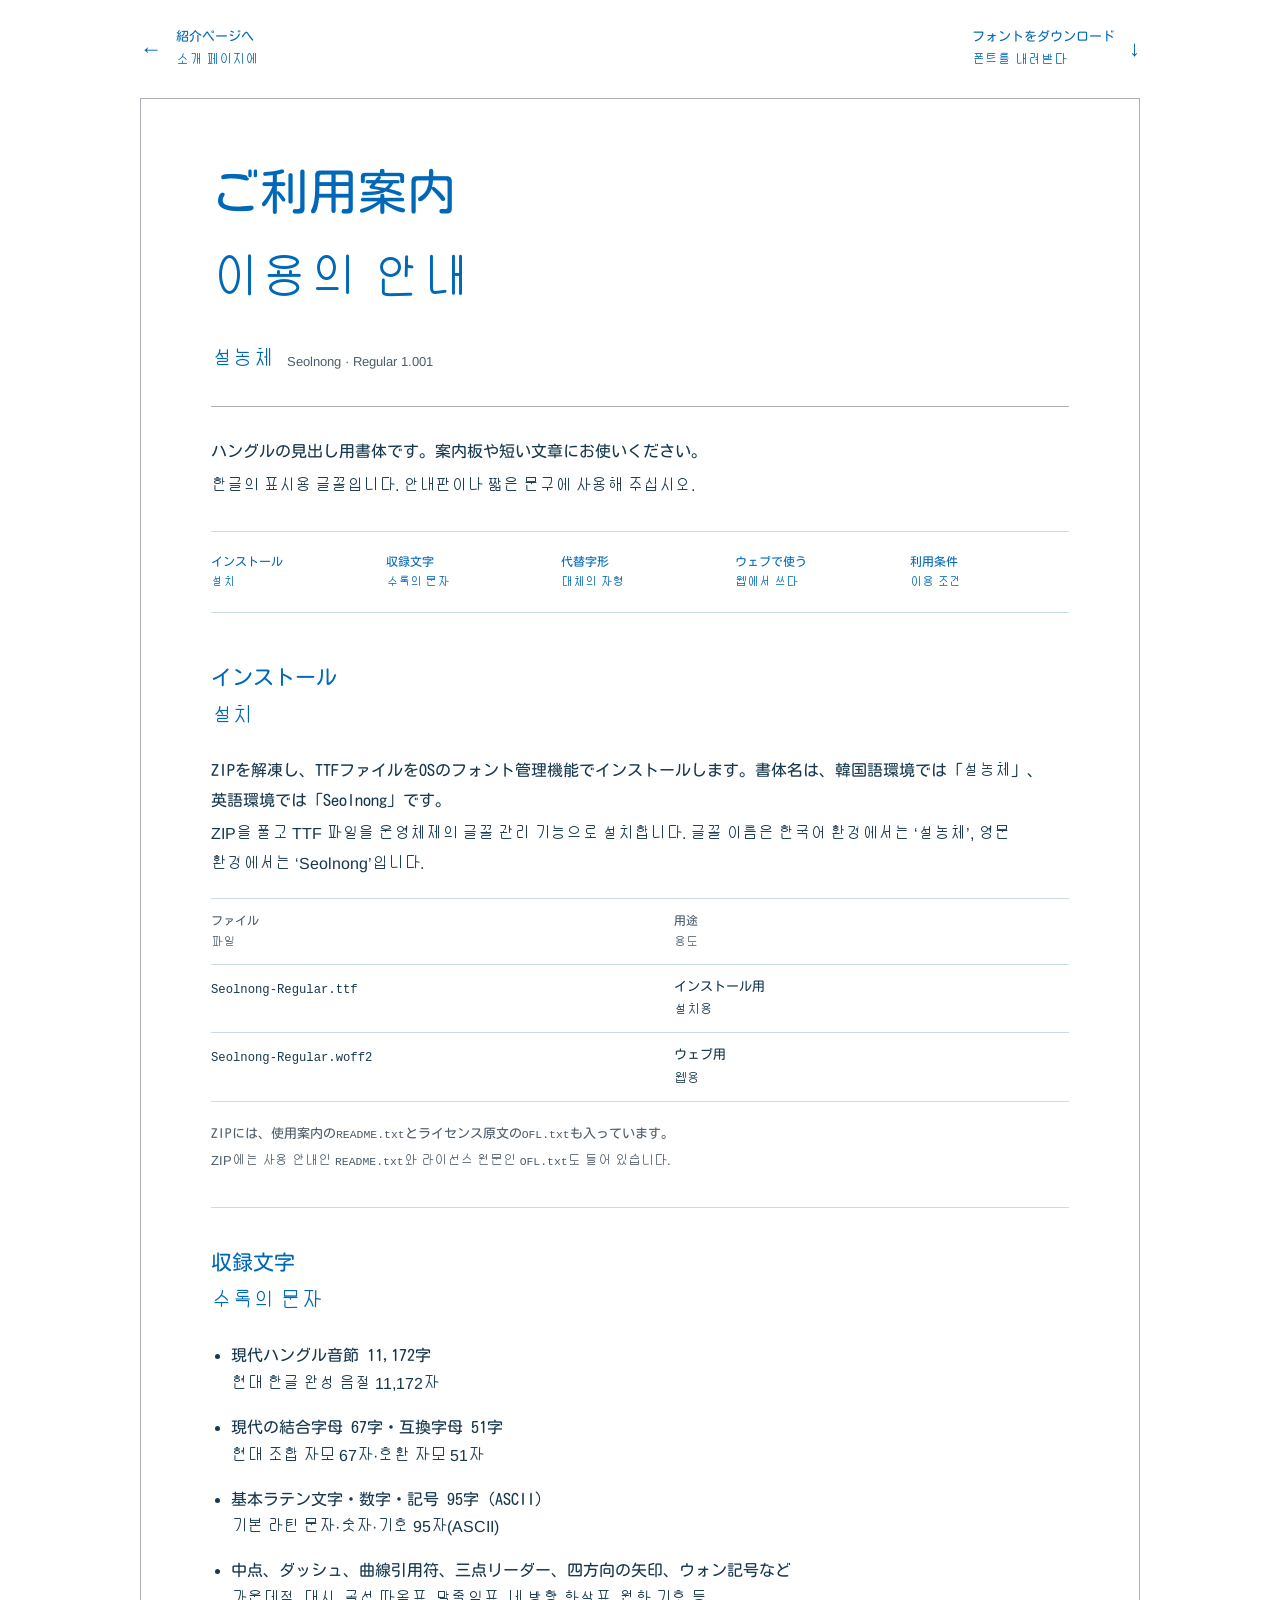
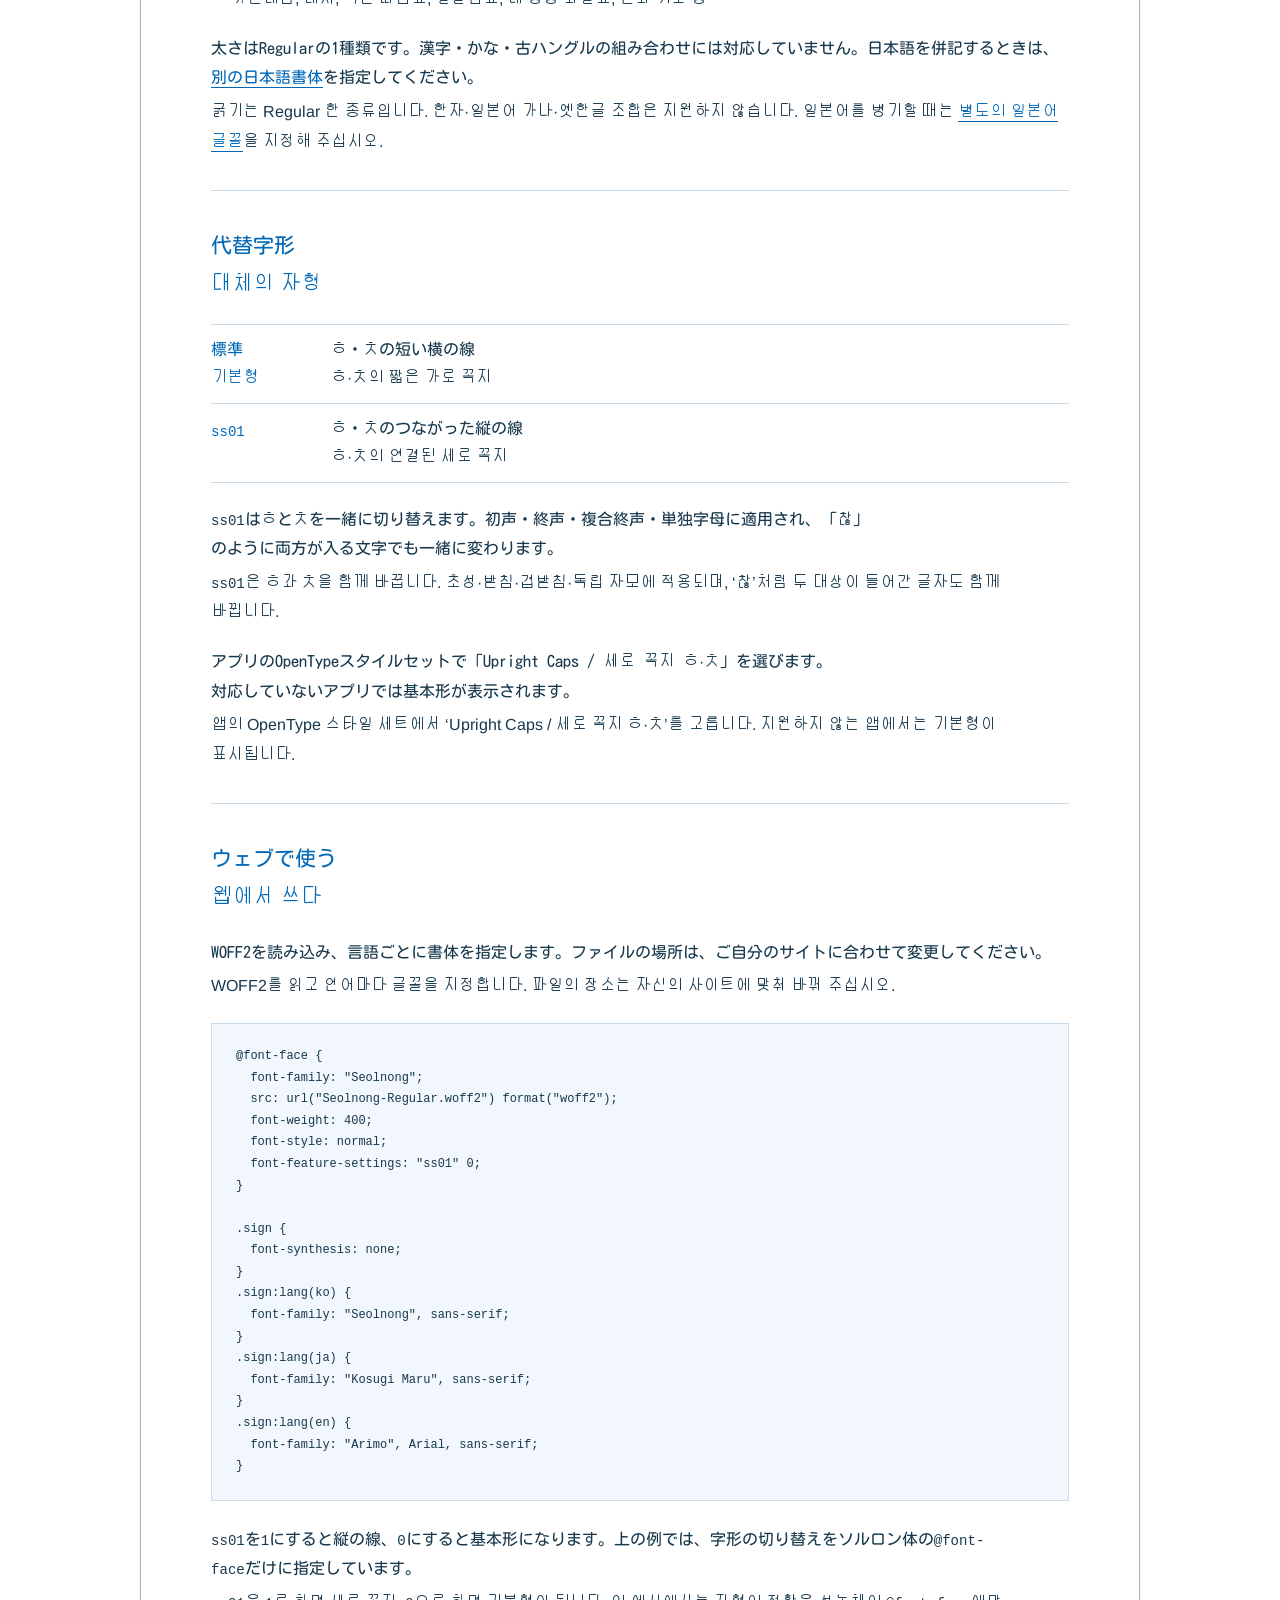
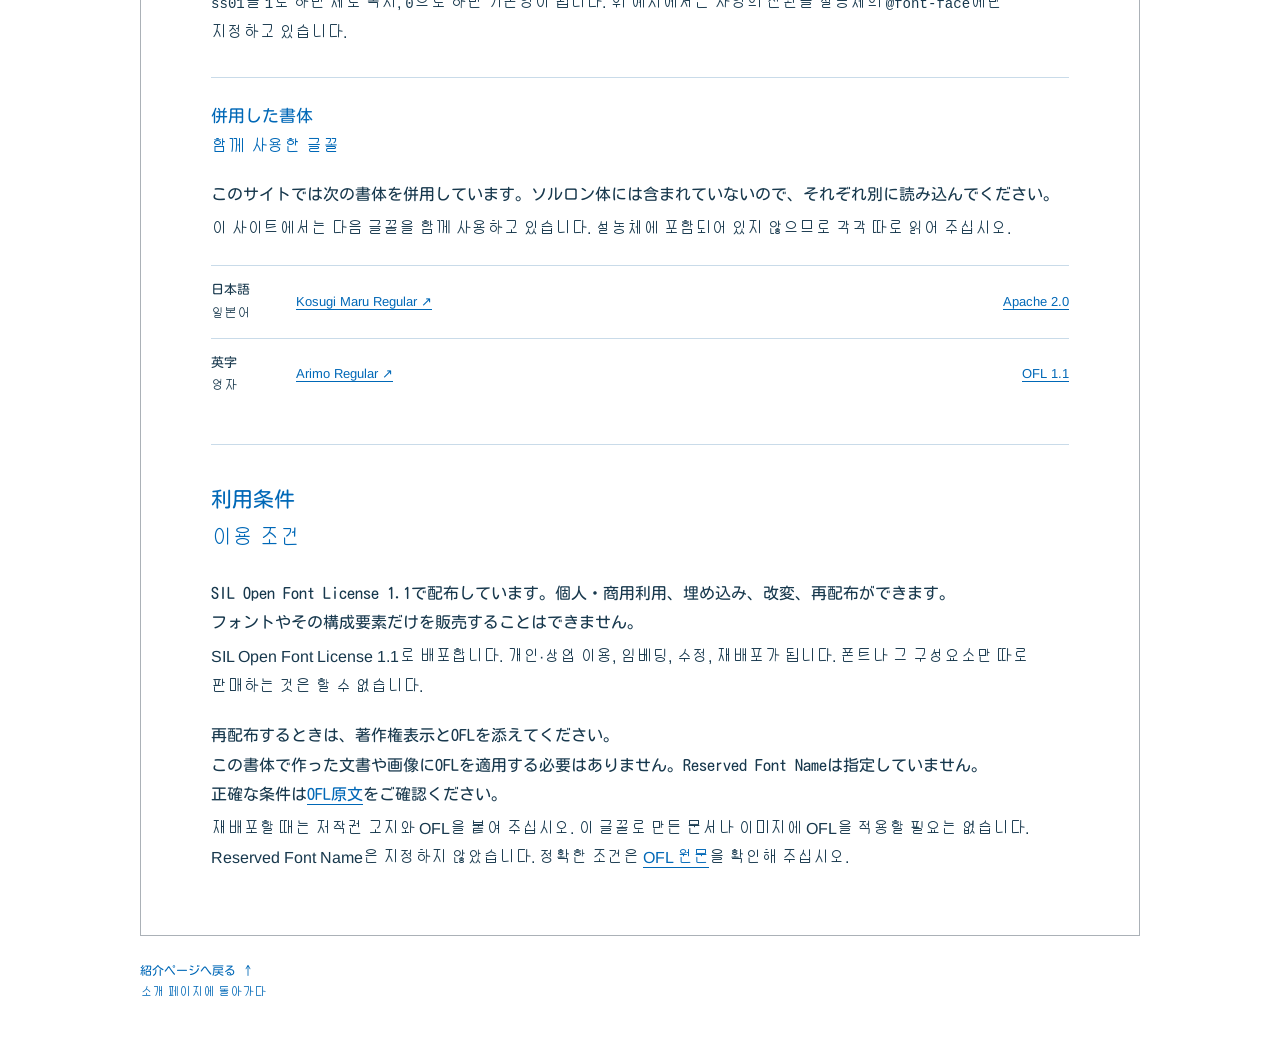
==== guide.html @ 4a97bd10 "Publish Seolnong 1.001" ====
<!doctype html>
<html lang="ko">
<head>
  <meta charset="utf-8">
  <meta name="viewport" content="width=device-width,initial-scale=1">
  <meta name="theme-color" content="#ffffff">
  <title>이용 안내 — 설농체</title>
  <meta name="description" content="설농체의 설치, 지원 문자, 대체 자형, 웹 사용과 이용 조건을 안내합니다.">
  <link rel="icon" href="./favicon.svg?v=seol" type="image/svg+xml">
  <link rel="stylesheet" href="./assets/guide.css">
</head>
<body>
  <a class="skip-link" href="#manual"><span lang="ja">本文へ</span> / <span lang="ko">본문에</span></a>
  <div class="guide-width">
    <nav class="guide-nav" aria-label="페이지 이동">
      <a class="paired-link" href="./index.html"><span aria-hidden="true">←</span><span class="bilingual"><span lang="ja">紹介ページへ</span><span lang="ko">소개 페이지에</span></span></a>
      <a class="paired-link" href="./downloads/Seolnong-1.001.zip" download><span class="bilingual"><span lang="ja">フォントをダウンロード</span><span lang="ko">폰트를 내려받다</span></span><span aria-hidden="true">↓</span></a>
    </nav>

    <main class="manual" id="manual">
      <header class="manual-header">
        <h1 class="bilingual"><span lang="ja">ご利用案内</span><span lang="ko">이용의 안내</span></h1>
        <p class="release-name"><span class="font-name">설농체</span><span lang="en">Seolnong · Regular 1.001</span></p>
      </header>
      <div class="introduction bilingual copy-pair">
        <p lang="ja">ハングルの見出し用書体です。案内板や短い文章にお使いください。</p>
        <p lang="ko">한글의 표시용 글꼴입니다. 안내판이나 짧은 문구에 사용해 주십시오.</p>
      </div>
      <nav class="contents" aria-label="이용 안내 목차">
        <a class="bilingual" href="#install"><span lang="ja">インストール</span><span lang="ko">설치</span></a>
        <a class="bilingual" href="#coverage"><span lang="ja">収録文字</span><span lang="ko">수록의 문자</span></a>
        <a class="bilingual" href="#alternates"><span lang="ja">代替字形</span><span lang="ko">대체의 자형</span></a>
        <a class="bilingual" href="#web"><span lang="ja">ウェブで使う</span><span lang="ko">웹에서 쓰다</span></a>
        <a class="bilingual" href="#license"><span lang="ja">利用条件</span><span lang="ko">이용 조건</span></a>
      </nav>

      <section id="install" aria-labelledby="install-title">
        <h2 class="bilingual" id="install-title"><span lang="ja">インストール</span><span lang="ko">설치</span></h2>
        <div class="bilingual copy-pair">
          <p lang="ja">ZIPを解凍し、TTFファイルをOSのフォント管理機能でインストールします。書体名は、韓国語環境では「설농체」、英語環境では「Seolnong」です。</p>
          <p lang="ko">ZIP을 풀고 TTF 파일을 운영체제의 글꼴 관리 기능으로 설치합니다. 글꼴 이름은 한국어 환경에서는 ‘설농체’, 영문 환경에서는 ‘Seolnong’입니다.</p>
        </div>
        <div class="file-table" id="files">
          <table>
            <caption class="visually-hidden">배포 파일과 용도</caption>
            <thead><tr><th scope="col" class="bilingual"><span lang="ja">ファイル</span><span lang="ko">파일</span></th><th scope="col" class="bilingual"><span lang="ja">用途</span><span lang="ko">용도</span></th></tr></thead>
            <tbody>
              <tr><th scope="row"><code>Seolnong-Regular.ttf</code></th><td class="bilingual"><span lang="ja">インストール用</span><span lang="ko">설치용</span></td></tr>
              <tr><th scope="row"><code>Seolnong-Regular.woff2</code></th><td class="bilingual"><span lang="ja">ウェブ用</span><span lang="ko">웹용</span></td></tr>
            </tbody>
          </table>
        </div>
        <div class="bilingual copy-pair compact-note">
          <p lang="ja">ZIPには、使用案内の<code>README.txt</code>とライセンス原文の<code>OFL.txt</code>も入っています。</p>
          <p lang="ko">ZIP에는 사용 안내인 <code>README.txt</code>와 라이선스 원문인 <code>OFL.txt</code>도 들어 있습니다.</p>
        </div>
      </section>

      <section id="coverage" aria-labelledby="coverage-title">
        <h2 class="bilingual" id="coverage-title"><span lang="ja">収録文字</span><span lang="ko">수록의 문자</span></h2>
        <ul class="coverage-list">
          <li class="bilingual"><span lang="ja">現代ハングル音節 11,172字</span><span lang="ko">현대 한글 완성 음절 11,172자</span></li>
          <li class="bilingual"><span lang="ja">現代の結合字母 67字・互換字母 51字</span><span lang="ko">현대 조합 자모 67자·호환 자모 51자</span></li>
          <li class="bilingual"><span lang="ja">基本ラテン文字・数字・記号 95字（ASCII）</span><span lang="ko">기본 라틴 문자·숫자·기호 95자(ASCII)</span></li>
          <li class="bilingual"><span lang="ja">中点、ダッシュ、曲線引用符、三点リーダー、四方向の矢印、ウォン記号など</span><span lang="ko">가운데점, 대시, 곡선 따옴표, 말줄임표, 네 방향 화살표, 원화 기호 등</span></li>
        </ul>
        <div class="bilingual copy-pair">
          <p lang="ja">太さはRegularの1種類です。漢字・かな・古ハングルの組み合わせには対応していません。日本語を併記するときは、<a href="#companions">別の日本語書体</a>を指定してください。</p>
          <p lang="ko">굵기는 Regular 한 종류입니다. 한자·일본어 가나·옛한글 조합은 지원하지 않습니다. 일본어를 병기할 때는 <a href="#companions">별도의 일본어 글꼴</a>을 지정해 주십시오.</p>
        </div>
      </section>

      <section id="alternates" aria-labelledby="alternates-title">
        <h2 class="bilingual" id="alternates-title"><span lang="ja">代替字形</span><span lang="ko">대체의 자형</span></h2>
        <dl class="feature-list">
          <div><dt class="bilingual"><span lang="ja">標準</span><span lang="ko">기본형</span></dt><dd class="bilingual"><span lang="ja">ㅎ・ㅊの短い横の線</span><span lang="ko">ㅎ·ㅊ의 짧은 가로 꼭지</span></dd></div>
          <div><dt><code>ss01</code></dt><dd class="bilingual"><span lang="ja">ㅎ・ㅊのつながった縦の線</span><span lang="ko">ㅎ·ㅊ의 연결된 세로 꼭지</span></dd></div>
        </dl>
        <div class="bilingual copy-pair">
          <p lang="ja"><code>ss01</code>はㅎとㅊを一緒に切り替えます。初声・終声・複合終声・単独字母に適用され、「찮」のように両方が入る文字でも一緒に変わります。</p>
          <p lang="ko"><code>ss01</code>은 ㅎ과 ㅊ을 함께 바꿉니다. 초성·받침·겹받침·독립 자모에 적용되며, ‘찮’처럼 두 대상이 들어간 글자도 함께 바뀝니다.</p>
        </div>
        <div class="bilingual copy-pair">
          <p lang="ja">アプリのOpenTypeスタイルセットで「Upright Caps / 세로 꼭지 ㅎ·ㅊ」を選びます。対応していないアプリでは基本形が表示されます。</p>
          <p lang="ko">앱의 OpenType 스타일 세트에서 ‘Upright Caps / 세로 꼭지 ㅎ·ㅊ’를 고릅니다. 지원하지 않는 앱에서는 기본형이 표시됩니다.</p>
        </div>
      </section>

      <section id="web" aria-labelledby="web-title">
        <h2 class="bilingual" id="web-title"><span lang="ja">ウェブで使う</span><span lang="ko">웹에서 쓰다</span></h2>
        <div class="bilingual copy-pair">
          <p lang="ja">WOFF2を読み込み、言語ごとに書体を指定します。ファイルの場所は、ご自分のサイトに合わせて変更してください。</p>
          <p lang="ko">WOFF2를 읽고 언어마다 글꼴을 지정합니다. 파일의 장소는 자신의 사이트에 맞춰 바꿔 주십시오.</p>
        </div>
        <pre tabindex="0" aria-label="설농체를 불러오고 언어별 글꼴을 지정하는 CSS"><code>@font-face {
  font-family: "Seolnong";
  src: url("Seolnong-Regular.woff2") format("woff2");
  font-weight: 400;
  font-style: normal;
  font-feature-settings: "ss01" 0;
}

.sign {
  font-synthesis: none;
}
.sign:lang(ko) {
  font-family: "Seolnong", sans-serif;
}
.sign:lang(ja) {
  font-family: "Kosugi Maru", sans-serif;
}
.sign:lang(en) {
  font-family: "Arimo", Arial, sans-serif;
}</code></pre>
        <div class="bilingual copy-pair">
          <p lang="ja"><code>ss01</code>を<code>1</code>にすると縦の線、<code>0</code>にすると基本形になります。上の例では、字形の切り替えをソルロン体の<code>@font-face</code>だけに指定しています。</p>
          <p lang="ko"><code>ss01</code>을 <code>1</code>로 하면 세로 꼭지, <code>0</code>으로 하면 기본형이 됩니다. 위 예시에서는 자형의 전환을 설농체의 <code>@font-face</code>에만 지정하고 있습니다.</p>
        </div>
        <aside class="companions" id="companions" aria-labelledby="companions-title">
          <h3 class="bilingual" id="companions-title"><span lang="ja">併用した書体</span><span lang="ko">함께 사용한 글꼴</span></h3>
          <div class="bilingual copy-pair">
            <p lang="ja">このサイトでは次の書体を併用しています。ソルロン体には含まれていないので、それぞれ別に読み込んでください。</p>
            <p lang="ko">이 사이트에서는 다음 글꼴을 함께 사용하고 있습니다. 설농체에 포함되어 있지 않으므로 각각 따로 읽어 주십시오.</p>
          </div>
          <ul class="companion-list">
            <li><span class="bilingual"><span lang="ja">日本語</span><span lang="ko">일본어</span></span><a href="https://github.com/googlefonts/kosugi-maru" target="_blank" rel="noopener noreferrer" lang="en">Kosugi Maru Regular ↗</a><a href="./licenses/KosugiMaru-Apache-2.0.txt" target="_blank" rel="noopener" lang="en">Apache 2.0</a></li>
            <li><span class="bilingual"><span lang="ja">英字</span><span lang="ko">영자</span></span><a href="https://github.com/googlefonts/arimo" target="_blank" rel="noopener noreferrer" lang="en">Arimo Regular ↗</a><a href="./licenses/Arimo-OFL.txt" target="_blank" rel="noopener" lang="en">OFL 1.1</a></li>
          </ul>
        </aside>
      </section>

      <section id="license" aria-labelledby="license-title">
        <h2 class="bilingual" id="license-title"><span lang="ja">利用条件</span><span lang="ko">이용 조건</span></h2>
        <div class="bilingual copy-pair">
          <p lang="ja">SIL Open Font License 1.1で配布しています。個人・商用利用、埋め込み、改変、再配布ができます。フォントやその構成要素だけを販売することはできません。</p>
          <p lang="ko">SIL Open Font License 1.1로 배포합니다. 개인·상업 이용, 임베딩, 수정, 재배포가 됩니다. 폰트나 그 구성요소만 따로 판매하는 것은 할 수 없습니다.</p>
        </div>
        <div class="bilingual copy-pair">
          <p lang="ja">再配布するときは、著作権表示とOFLを添えてください。この書体で作った文書や画像にOFLを適用する必要はありません。Reserved Font Nameは指定していません。正確な条件は<a href="./OFL.txt" target="_blank" rel="noopener">OFL原文</a>をご確認ください。</p>
          <p lang="ko">재배포할 때는 저작권 고지와 OFL을 붙여 주십시오. 이 글꼴로 만든 문서나 이미지에 OFL을 적용할 필요는 없습니다. Reserved Font Name은 지정하지 않았습니다. 정확한 조건은 <a href="./OFL.txt" target="_blank" rel="noopener">OFL 원문</a>을 확인해 주십시오.</p>
        </div>
      </section>

    </main>
    <footer class="guide-footer">
      <a class="bilingual" href="./index.html"><span lang="ja">紹介ページへ戻る ↑</span><span lang="ko">소개 페이지에 돌아가다</span></a>
    </footer>
  </div>
</body>
</html>
---- assets/guide.css ----
@font-face {
  font-family: "Guide Seolnong";
  src: url("../fonts/Seolnong-Regular.woff2") format("woff2");
  font-weight: 400;
  font-style: normal;
  font-display: swap;
  unicode-range: U+1100-11FF,U+3130-318F,U+AC00-D7A3;
}

@font-face {
  font-family: "Guide Kosugi Maru";
  src: url("./fonts/KosugiMaru-Regular.woff2") format("woff2");
  font-weight: 400;
  font-style: normal;
  font-display: swap;
}

@font-face {
  font-family: "Guide Arimo";
  src: url("./fonts/Arimo-Regular.woff2") format("woff2");
  font-weight: 400;
  font-style: normal;
  font-display: swap;
}

:root {
  color-scheme: light;
  --paper: #ffffff;
  --sheet: #ffffff;
  --blue: #0068b7;
  --ink: #17384d;
  --muted: #4c5d6b;
  --metal: #abb1b7;
  --rule: #c9dbe9;
  --body: "Guide Seolnong", "Guide Arimo", "Guide Kosugi Maru", sans-serif;
  --japanese: "Guide Seolnong", "Guide Kosugi Maru", "Guide Arimo", sans-serif;
  --korean: "Guide Seolnong", "Guide Arimo", "Guide Kosugi Maru", sans-serif;
}

* { box-sizing: border-box; }
html { scroll-padding-top: 25px; }
body {
  margin: 0;
  background: var(--paper);
  color: var(--ink);
  font: 16px/1.9 var(--body);
  font-synthesis: none;
  -webkit-font-smoothing: antialiased;
}
a { color: var(--blue); text-underline-offset: .25em; }
a:hover { text-decoration-thickness: 2px; }
:focus-visible { outline: 2px solid var(--blue); outline-offset: 5px; }
::selection { background: #d9ecfb; color: #004b85; }
p, h1, h2, h3, dl { margin: 0; }
h1, h2, h3 { font-weight: 400; }
code, pre { font-family: ui-monospace, SFMono-Regular, Consolas, "Liberation Mono", monospace; }
code { font-size: .88em; overflow-wrap: anywhere; }
p + p { margin-top: 1em; }
.guide-width { width: min(100% - 48px, 1000px); margin-inline: auto; }
.bilingual { font-weight: 400; font-synthesis: none; }
.bilingual > span { display: block; font-size: 1em; line-height: 1.55; }
.bilingual > [lang="ja"] { font-family: var(--japanese); }
.bilingual > [lang="ko"] { font-family: var(--korean); margin-top: .25em; }
[lang="en"] { font-family: "Guide Arimo", Arial, sans-serif; }
.copy-pair > p { line-height: 1.85; }
.copy-pair > p + p { margin-top: .5em; }
.copy-pair + .copy-pair { margin-top: 20px; }
.compact-note { font-size: 13px; color: var(--muted); }
.visually-hidden { position: absolute; width: 1px; height: 1px; overflow: hidden; clip: rect(0,0,0,0); white-space: nowrap; }
.skip-link { position: absolute; left: 20px; top: -100px; padding: 8px 16px; background: var(--blue); color: white; z-index: 2; }
.skip-link:focus { top: 12px; }

.guide-nav { display: flex; justify-content: space-between; gap: 24px; padding-block: 27px; }
.paired-link { display: inline-flex; align-items: center; gap: 14px; font-size: 13px; text-decoration: none; }
.paired-link > span[aria-hidden] { font-size: 22px; }
.paired-link:hover .bilingual { text-decoration: underline; text-decoration-thickness: 1px; }
.manual { border: 1px solid var(--metal); background: var(--sheet); padding: 55px 70px 62px; }
.manual-header { padding-bottom: 32px; border-bottom: 1px solid var(--metal); }
.manual-header h1 { font-size: clamp(32px, 5vw, 49px); color: var(--blue); }
.release-name { display: flex; flex-wrap: wrap; align-items: baseline; gap: 6px 13px; margin-top: 25px; font-size: 13px; color: var(--muted); }
.release-name .font-name { font: 21px/1.5 var(--korean); color: var(--blue); }
.release-name time { margin-left: auto; font-size: 12px; }
.introduction { padding-top: 30px; }
.manual p, .manual li, .manual dd { word-break: keep-all; overflow-wrap: anywhere; }
.contents { display: grid; grid-template-columns: repeat(5, 1fr); gap: 12px 16px; border-block: 1px solid var(--rule); margin-block: 30px 10px; padding-block: 20px; font-size: 12px; }
.contents a { width: fit-content; text-decoration: none; }
.contents a:hover { text-decoration: underline; }
.manual section { padding-top: 39px; }
.manual section + section { margin-top: 34px; border-top: 1px solid var(--rule); }
.manual h2 { font-size: 21px; color: var(--blue); margin-bottom: 24px; }
.manual h3 { font-size: 17px; color: var(--blue); margin-bottom: 20px; }
.manual ul { padding-left: 1.25em; margin-block: 0 22px; }
.manual li + li { margin-top: 5px; }
.manual .coverage-list li + li { margin-top: 16px; }
.manual a { overflow-wrap: anywhere; }

.file-table { margin-block: 20px; }
table { width: 100%; border-collapse: collapse; font-size: 13px; text-align: left; }
th, td { vertical-align: top; padding: 12px 0; border-bottom: 1px solid var(--rule); font-weight: 400; }
th:first-child { width: 54%; padding-right: 20px; }
thead th { font-size: 12px; color: var(--muted); border-top: 1px solid var(--rule); }
table code { font-size: .94em; word-break: normal; }
.site-note { margin-top: 23px; padding: 18px 0 18px 20px; border-left: 2px solid var(--metal); color: var(--muted); font-size: 14px; }
.site-note p + p { margin-top: .7em; }
.feature-list { margin-bottom: 22px; border-block: 1px solid var(--rule); }
.feature-list > div { display: grid; grid-template-columns: 100px 1fr; gap: 20px; padding: 12px 0; }
.feature-list > div + div { border-top: 1px solid var(--rule); }
.feature-list dt { color: var(--blue); }
.feature-list dd { margin: 0; }
pre { margin: 0 0 24px; padding: 22px 24px; border: 1px solid var(--rule); background: #f1f7fc; font-size: 12px; line-height: 1.8; overflow-x: auto; tab-size: 2; }
pre code { font-size: inherit; overflow-wrap: normal; }
.copy-pair + pre { margin-top: 22px; }
.companions { margin-top: 30px; padding-top: 25px; border-top: 1px solid var(--rule); }
.companion-list { list-style: none; padding: 0 !important; margin: 22px 0 0 !important; font-size: 13px; }
.companion-list li { display: grid; grid-template-columns: 70px 1fr auto; align-items: center; gap: 15px; padding: 14px 0; border-top: 1px solid var(--rule); }
.companion-list li + li { margin-top: 0; }
.companion-list a { width: fit-content; }
.guide-footer { display: flex; justify-content: space-between; align-items: flex-start; gap: 25px; padding-block: 25px 40px; font-size: 11px; color: var(--muted); }
.guide-footer > a { font-size: 12px; text-decoration: none; }
.guide-footer > a:hover { text-decoration: underline; }

@media (max-width: 760px) {
  body { font-size: 15px; }
  .guide-width { width: calc(100% - 32px); }
  .guide-nav { padding-block: 20px; gap: 16px; }
  .paired-link { font-size: 11px; gap: 9px; }
  .paired-link > span[aria-hidden] { font-size: 19px; }
  .manual { padding: 30px 22px 35px; }
  .manual-header { padding-bottom: 25px; }
  .manual-header h1 { font-size: 35px; }
  .release-name { font-size: 11px; margin-top: 21px; }
  .release-name .font-name { font-size: 19px; }
  .release-name time { width: 100%; margin-left: 0; font-size: 10px; }
  .introduction { padding-top: 24px; }
  .contents { grid-template-columns: repeat(2, 1fr); font-size: 12px; gap: 9px 15px; margin-top: 25px; }
  .manual section { padding-top: 30px; }
  .manual section + section { margin-top: 28px; }
  .manual h2 { font-size: 19px; margin-bottom: 20px; }
  .manual h3 { font-size: 16px; margin-bottom: 18px; }
  .compact-note { font-size: 12px; }
  th, td { font-size: 12px; }
  th:first-child { width: 54%; padding-right: 13px; }
  .site-note { font-size: 13px; padding-left: 15px; }
  .feature-list > div { grid-template-columns: 68px 1fr; gap: 12px; }
  .companion-list li { grid-template-columns: 58px 1fr; gap: 8px 12px; }
  .companion-list li > a:last-child { grid-column: 2; }
  pre { font-size: 11px; padding: 17px; }
  .guide-footer { flex-direction: column; gap: 17px; font-size: 10px; padding-block: 22px 30px; }
  .guide-footer > a { font-size: 11px; }
}

@media print {
  body, .manual { background: white; color: black; }
  .guide-width { width: 100%; max-width: none; }
  .guide-nav, .contents, .skip-link, .guide-footer > a { display: none; }
  .manual { padding: 0; border: 0; }
  .manual-header h1 { font-size: 30px; }
  .manual h2 { break-after: avoid; }
  pre, tr, .feature-list > div { break-inside: avoid; }
  pre { white-space: pre-wrap; overflow-wrap: anywhere; }
}
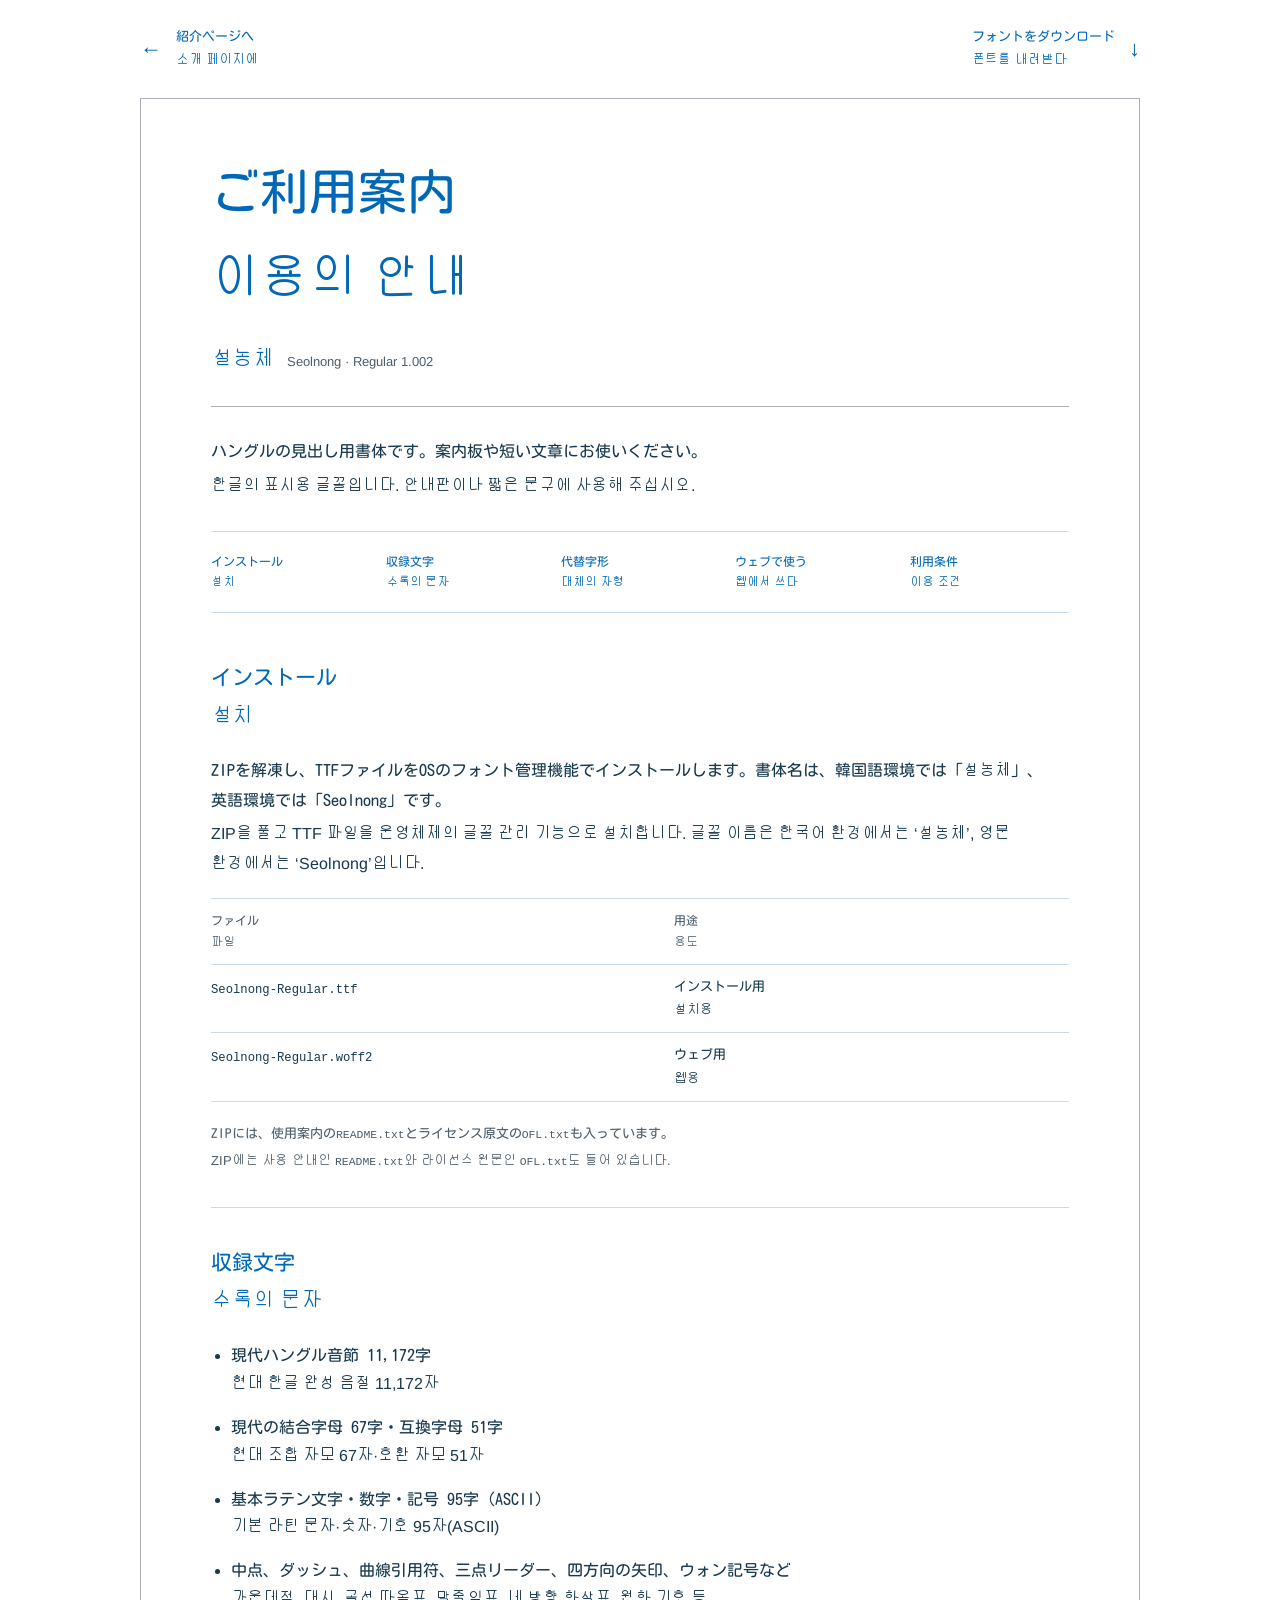
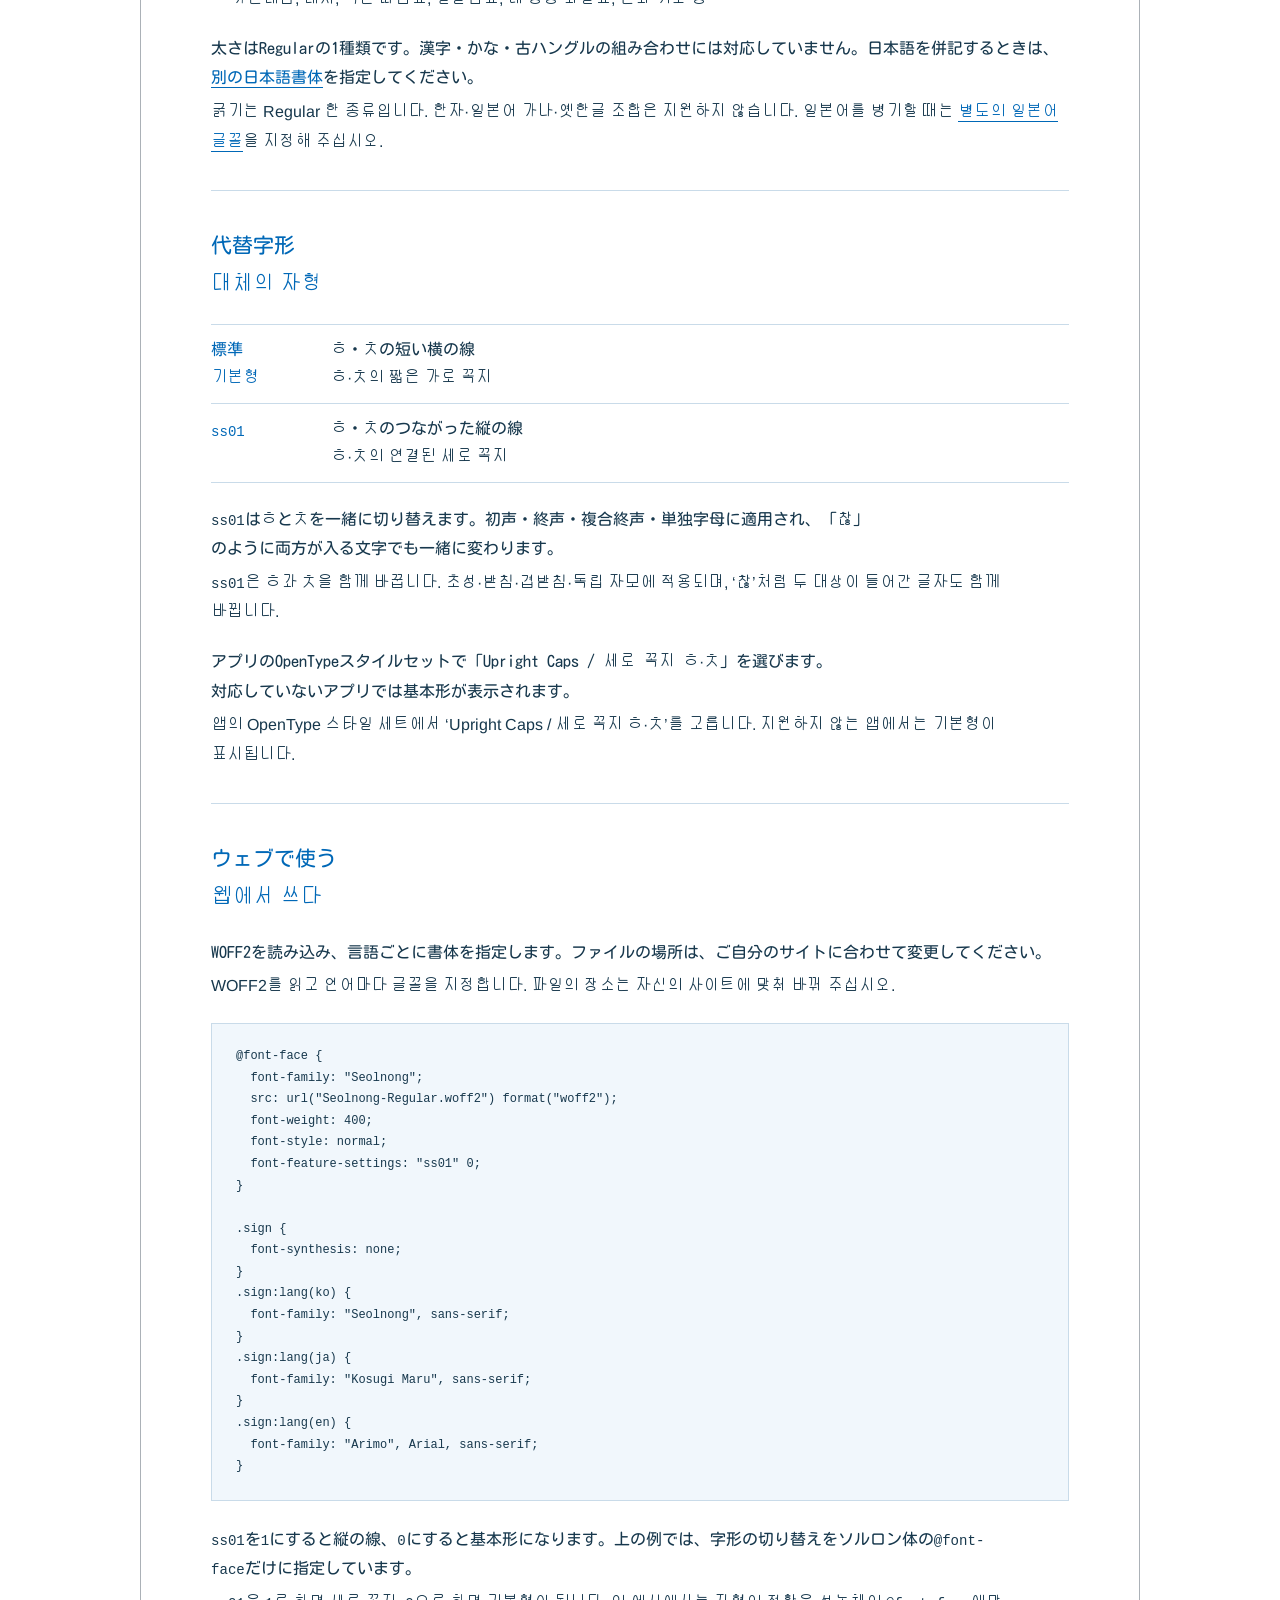
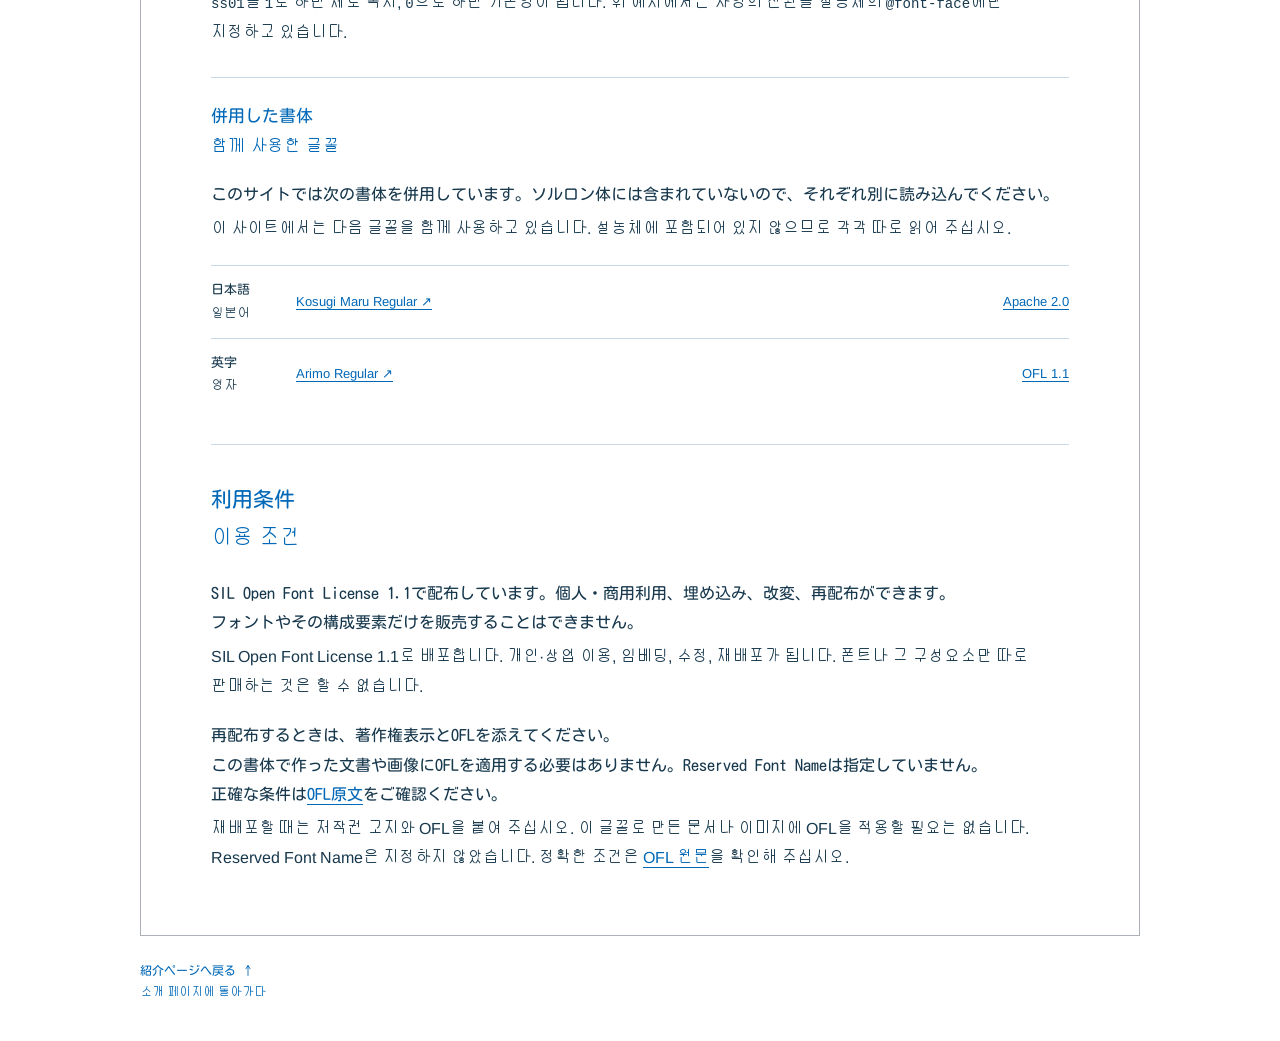
==== commit fc521a85: "Release Seolnong 1.002" ====
--- a/guide.html
+++ b/guide.html
@@ -7,20 +7,20 @@
   <title>이용 안내 — 설농체</title>
   <meta name="description" content="설농체의 설치, 지원 문자, 대체 자형, 웹 사용과 이용 조건을 안내합니다.">
   <link rel="icon" href="./favicon.svg?v=seol" type="image/svg+xml">
-  <link rel="stylesheet" href="./assets/guide.css">
+  <link rel="stylesheet" href="./assets/guide.css?v=1.002">
 </head>
 <body>
   <a class="skip-link" href="#manual"><span lang="ja">本文へ</span> / <span lang="ko">본문에</span></a>
   <div class="guide-width">
     <nav class="guide-nav" aria-label="페이지 이동">
       <a class="paired-link" href="./index.html"><span aria-hidden="true">←</span><span class="bilingual"><span lang="ja">紹介ページへ</span><span lang="ko">소개 페이지에</span></span></a>
-      <a class="paired-link" href="./downloads/Seolnong-1.001.zip" download><span class="bilingual"><span lang="ja">フォントをダウンロード</span><span lang="ko">폰트를 내려받다</span></span><span aria-hidden="true">↓</span></a>
+      <a class="paired-link" href="./downloads/Seolnong-1.002.zip" download><span class="bilingual"><span lang="ja">フォントをダウンロード</span><span lang="ko">폰트를 내려받다</span></span><span aria-hidden="true">↓</span></a>
     </nav>
 
     <main class="manual" id="manual">
       <header class="manual-header">
         <h1 class="bilingual"><span lang="ja">ご利用案内</span><span lang="ko">이용의 안내</span></h1>
-        <p class="release-name"><span class="font-name">설농체</span><span lang="en">Seolnong · Regular 1.001</span></p>
+        <p class="release-name"><span class="font-name">설농체</span><span lang="en">Seolnong · Regular 1.002</span></p>
       </header>
       <div class="introduction bilingual copy-pair">
         <p lang="ja">ハングルの見出し用書体です。案内板や短い文章にお使いください。</p>
--- a/assets/guide.css
+++ b/assets/guide.css
@@ -1,6 +1,6 @@
 @font-face {
   font-family: "Guide Seolnong";
-  src: url("../fonts/Seolnong-Regular.woff2") format("woff2");
+  src: url("../fonts/Seolnong-Regular.woff2?v=1.002") format("woff2");
   font-weight: 400;
   font-style: normal;
   font-display: swap;
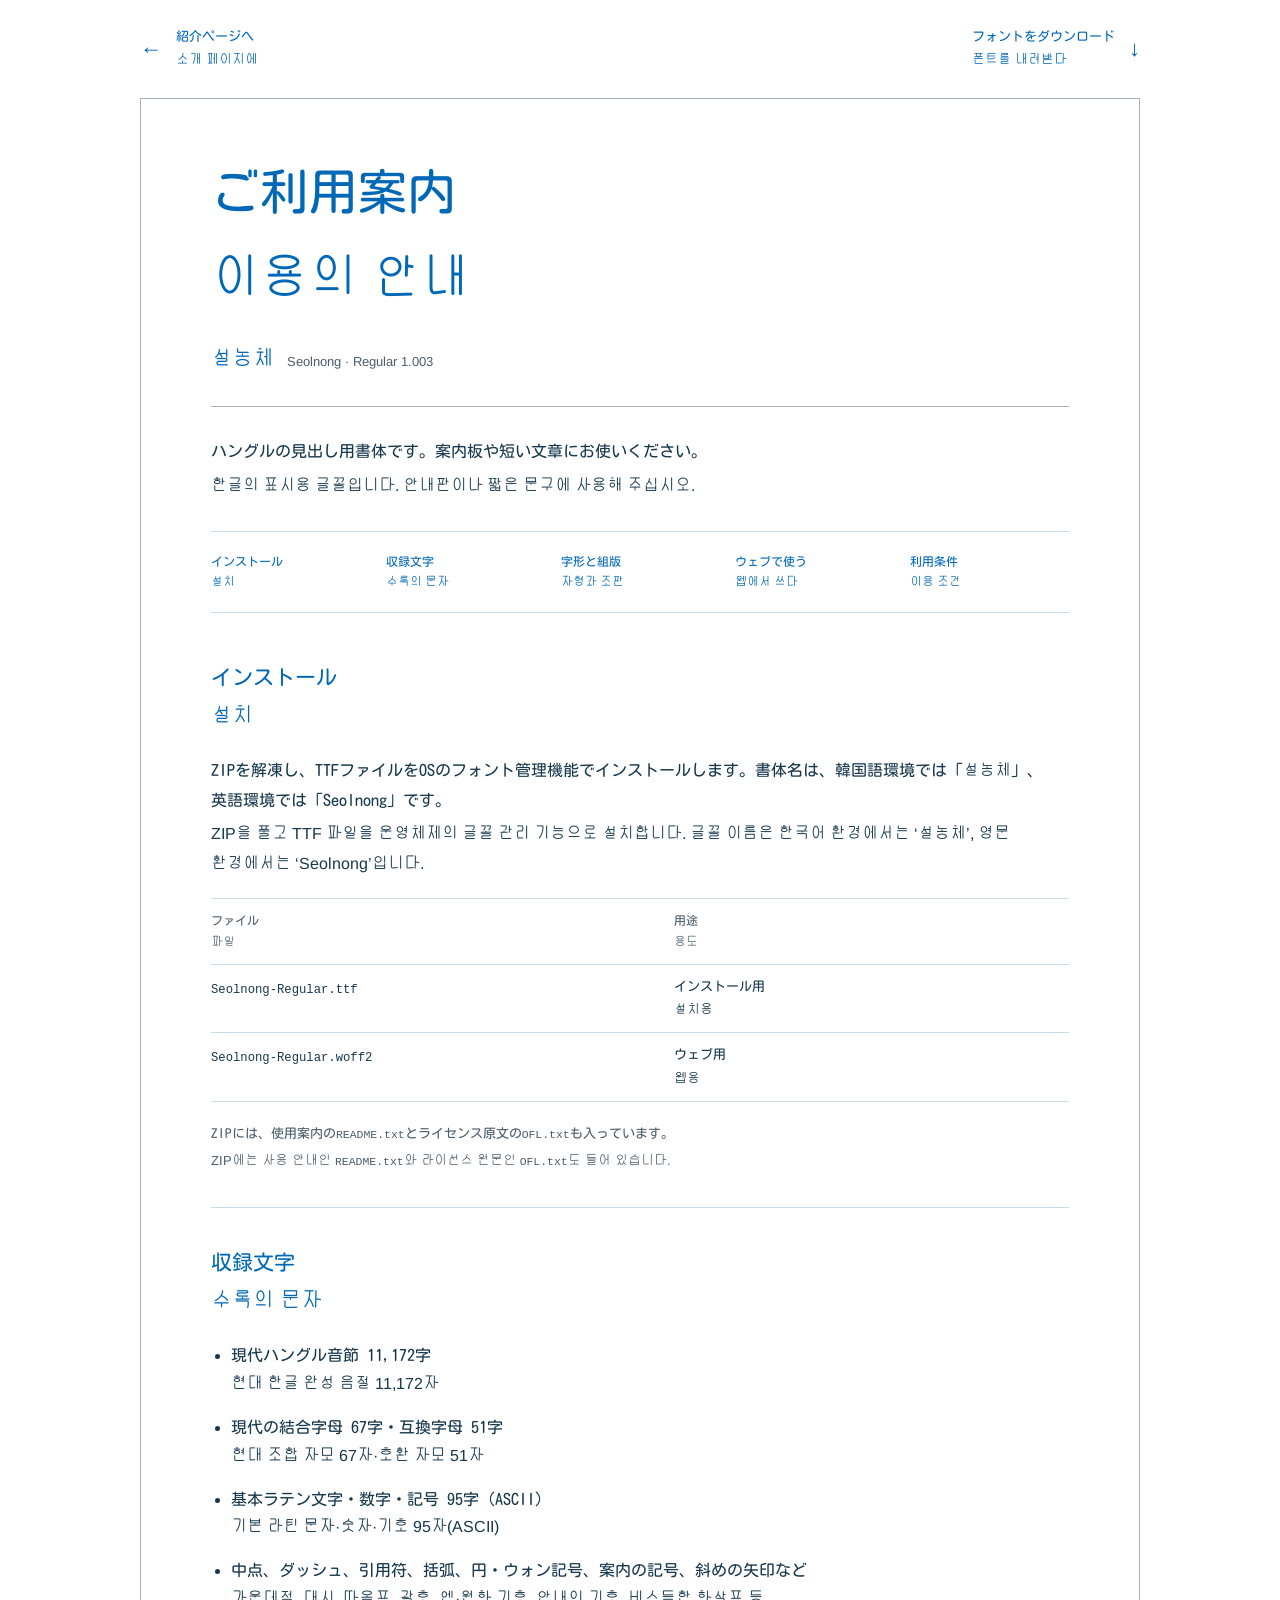
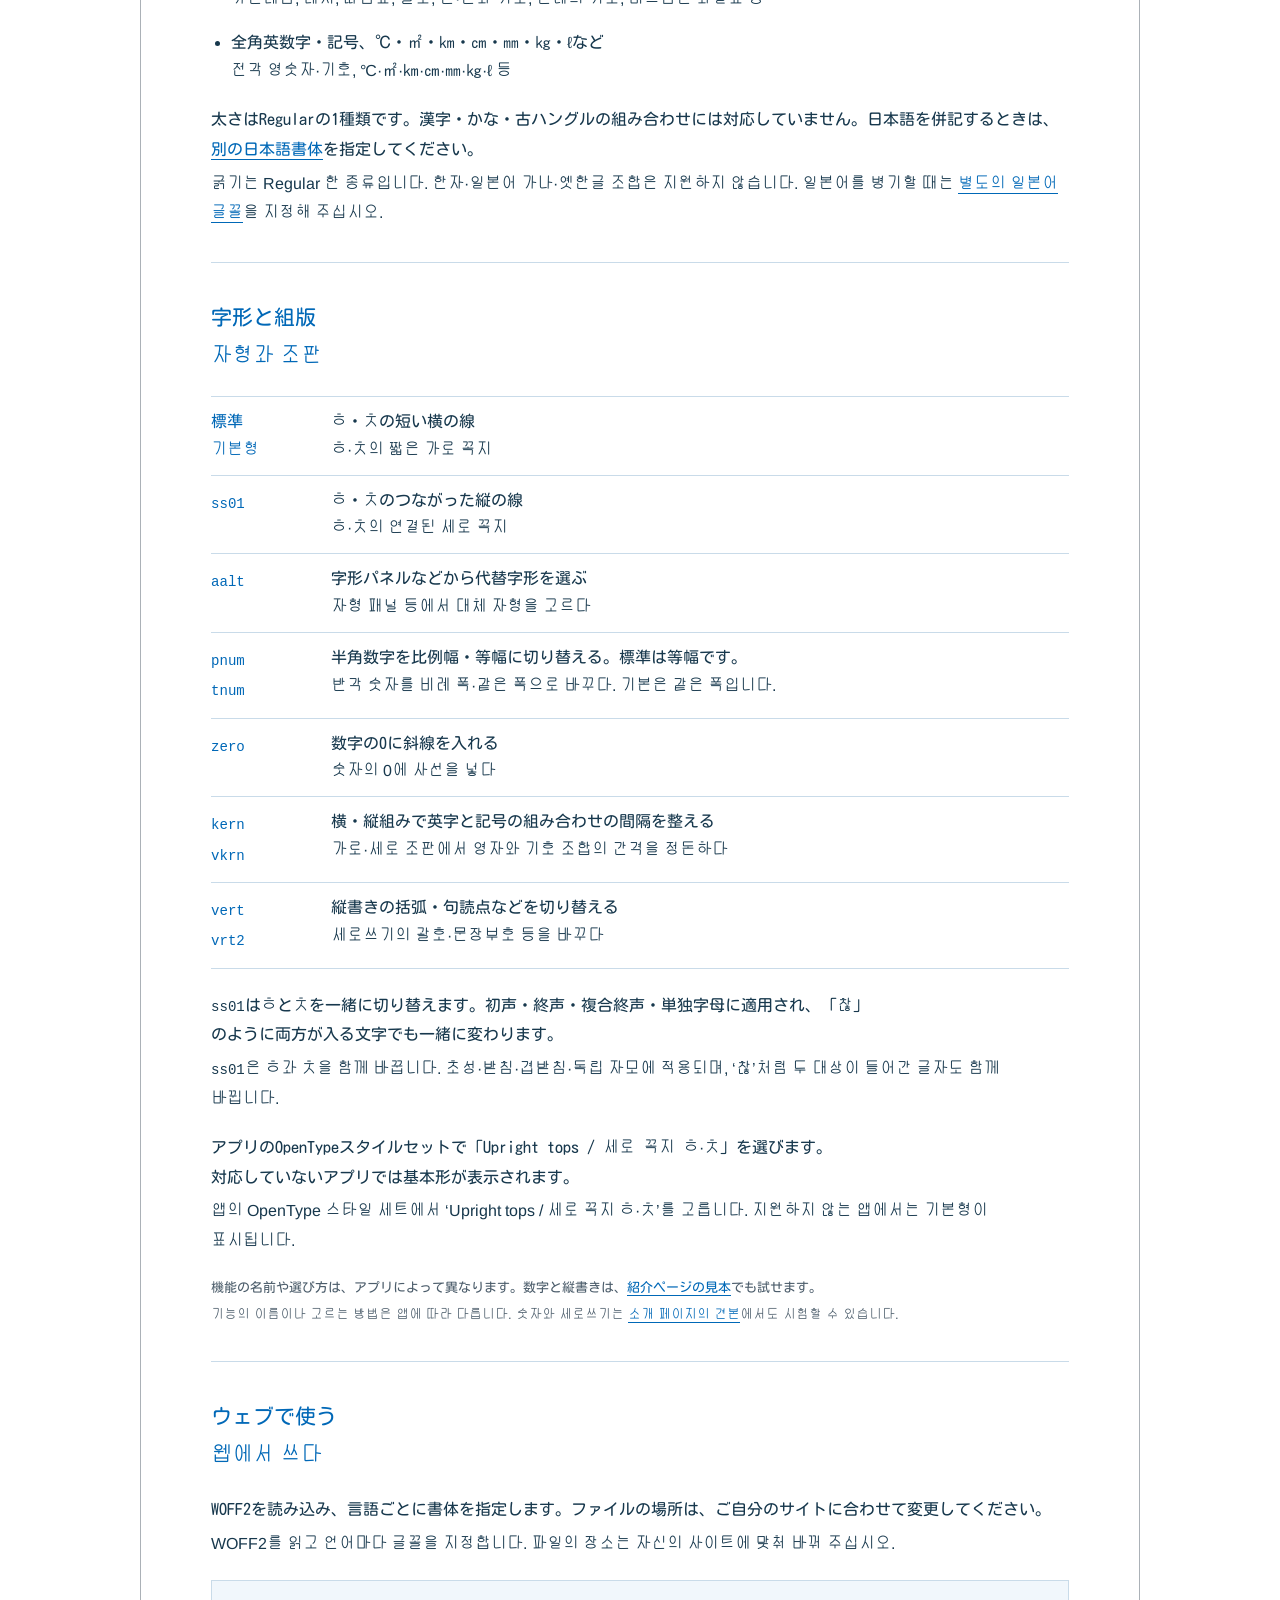
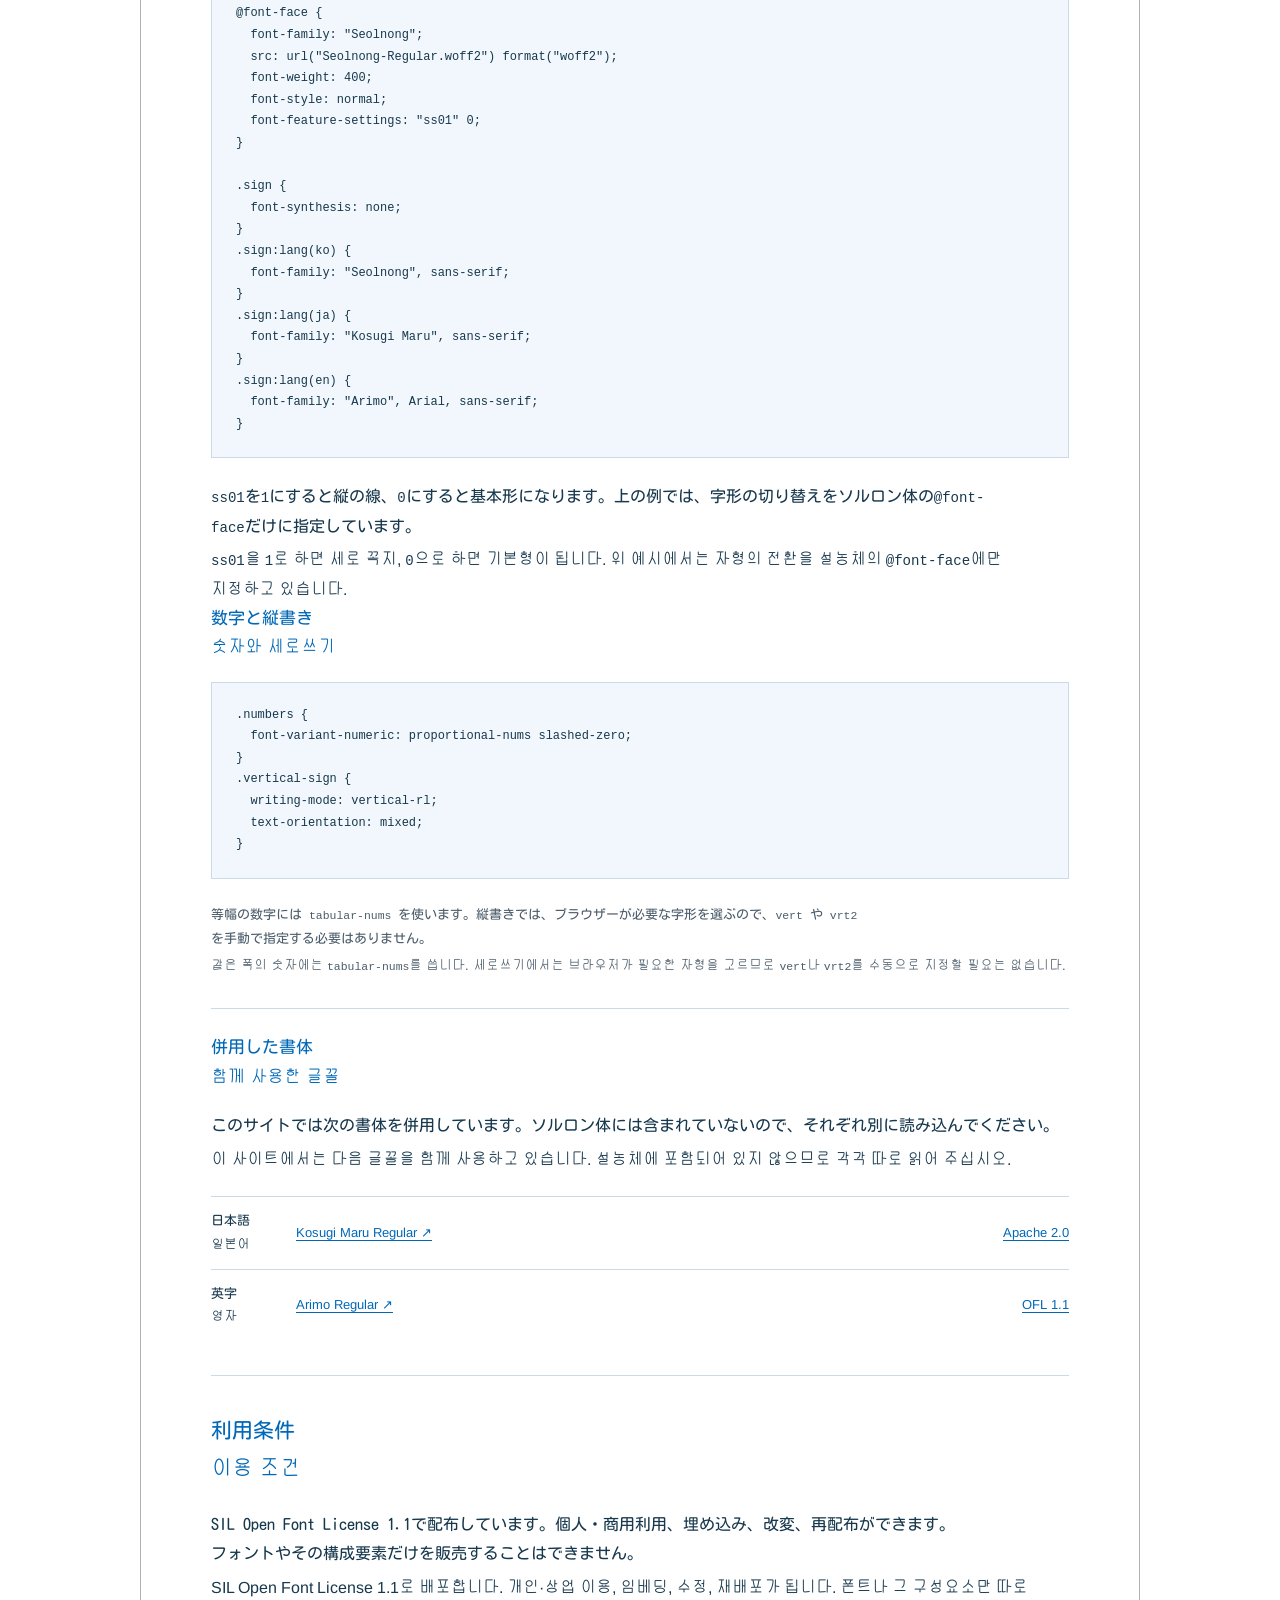
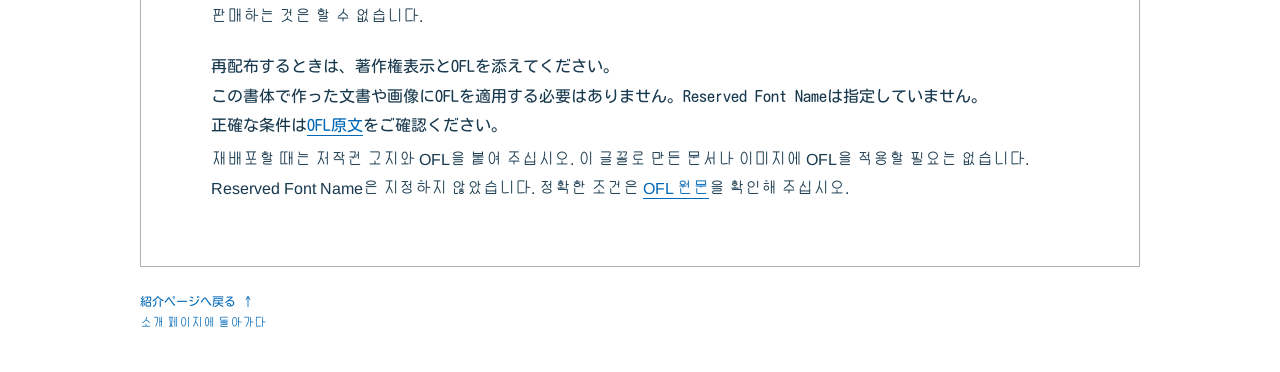
==== commit 753e3457: "Release Seolnong 1.003" ====
--- a/guide.html
+++ b/guide.html
@@ -7,20 +7,20 @@
   <title>이용 안내 — 설농체</title>
   <meta name="description" content="설농체의 설치, 지원 문자, 대체 자형, 웹 사용과 이용 조건을 안내합니다.">
   <link rel="icon" href="./favicon.svg?v=seol" type="image/svg+xml">
-  <link rel="stylesheet" href="./assets/guide.css?v=1.002">
+  <link rel="stylesheet" href="./assets/guide.css?v=1.003">
 </head>
 <body>
   <a class="skip-link" href="#manual"><span lang="ja">本文へ</span> / <span lang="ko">본문에</span></a>
   <div class="guide-width">
     <nav class="guide-nav" aria-label="페이지 이동">
       <a class="paired-link" href="./index.html"><span aria-hidden="true">←</span><span class="bilingual"><span lang="ja">紹介ページへ</span><span lang="ko">소개 페이지에</span></span></a>
-      <a class="paired-link" href="./downloads/Seolnong-1.002.zip" download><span class="bilingual"><span lang="ja">フォントをダウンロード</span><span lang="ko">폰트를 내려받다</span></span><span aria-hidden="true">↓</span></a>
+      <a class="paired-link" href="./downloads/Seolnong-1.003.zip" download><span class="bilingual"><span lang="ja">フォントをダウンロード</span><span lang="ko">폰트를 내려받다</span></span><span aria-hidden="true">↓</span></a>
     </nav>
 
     <main class="manual" id="manual">
       <header class="manual-header">
         <h1 class="bilingual"><span lang="ja">ご利用案内</span><span lang="ko">이용의 안내</span></h1>
-        <p class="release-name"><span class="font-name">설농체</span><span lang="en">Seolnong · Regular 1.002</span></p>
+        <p class="release-name"><span class="font-name">설농체</span><span lang="en">Seolnong · Regular 1.003</span></p>
       </header>
       <div class="introduction bilingual copy-pair">
         <p lang="ja">ハングルの見出し用書体です。案内板や短い文章にお使いください。</p>
@@ -29,7 +29,7 @@
       <nav class="contents" aria-label="이용 안내 목차">
         <a class="bilingual" href="#install"><span lang="ja">インストール</span><span lang="ko">설치</span></a>
         <a class="bilingual" href="#coverage"><span lang="ja">収録文字</span><span lang="ko">수록의 문자</span></a>
-        <a class="bilingual" href="#alternates"><span lang="ja">代替字形</span><span lang="ko">대체의 자형</span></a>
+        <a class="bilingual" href="#alternates"><span lang="ja">字形と組版</span><span lang="ko">자형과 조판</span></a>
         <a class="bilingual" href="#web"><span lang="ja">ウェブで使う</span><span lang="ko">웹에서 쓰다</span></a>
         <a class="bilingual" href="#license"><span lang="ja">利用条件</span><span lang="ko">이용 조건</span></a>
       </nav>
@@ -62,7 +62,8 @@
           <li class="bilingual"><span lang="ja">現代ハングル音節 11,172字</span><span lang="ko">현대 한글 완성 음절 11,172자</span></li>
           <li class="bilingual"><span lang="ja">現代の結合字母 67字・互換字母 51字</span><span lang="ko">현대 조합 자모 67자·호환 자모 51자</span></li>
           <li class="bilingual"><span lang="ja">基本ラテン文字・数字・記号 95字（ASCII）</span><span lang="ko">기본 라틴 문자·숫자·기호 95자(ASCII)</span></li>
-          <li class="bilingual"><span lang="ja">中点、ダッシュ、曲線引用符、三点リーダー、四方向の矢印、ウォン記号など</span><span lang="ko">가운데점, 대시, 곡선 따옴표, 말줄임표, 네 방향 화살표, 원화 기호 등</span></li>
+          <li class="bilingual"><span lang="ja">中点、ダッシュ、引用符、括弧、円・ウォン記号、案内の記号、斜めの矢印など</span><span lang="ko">가운데점, 대시, 따옴표, 괄호, 엔·원화 기호, 안내의 기호, 비스듬한 화살표 등</span></li>
+          <li class="bilingual"><span lang="ja">全角英数字・記号、℃・㎡・㎞・㎝・㎜・㎏・ℓなど</span><span lang="ko">전각 영숫자·기호, ℃·㎡·㎞·㎝·㎜·㎏·ℓ 등</span></li>
         </ul>
         <div class="bilingual copy-pair">
           <p lang="ja">太さはRegularの1種類です。漢字・かな・古ハングルの組み合わせには対応していません。日本語を併記するときは、<a href="#companions">別の日本語書体</a>を指定してください。</p>
@@ -71,18 +72,27 @@
       </section>
 
       <section id="alternates" aria-labelledby="alternates-title">
-        <h2 class="bilingual" id="alternates-title"><span lang="ja">代替字形</span><span lang="ko">대체의 자형</span></h2>
+        <h2 class="bilingual" id="alternates-title"><span lang="ja">字形と組版</span><span lang="ko">자형과 조판</span></h2>
         <dl class="feature-list">
           <div><dt class="bilingual"><span lang="ja">標準</span><span lang="ko">기본형</span></dt><dd class="bilingual"><span lang="ja">ㅎ・ㅊの短い横の線</span><span lang="ko">ㅎ·ㅊ의 짧은 가로 꼭지</span></dd></div>
           <div><dt><code>ss01</code></dt><dd class="bilingual"><span lang="ja">ㅎ・ㅊのつながった縦の線</span><span lang="ko">ㅎ·ㅊ의 연결된 세로 꼭지</span></dd></div>
+          <div><dt><code>aalt</code></dt><dd class="bilingual"><span lang="ja">字形パネルなどから代替字形を選ぶ</span><span lang="ko">자형 패널 등에서 대체 자형을 고르다</span></dd></div>
+          <div><dt><code>pnum</code><br><code>tnum</code></dt><dd class="bilingual"><span lang="ja">半角数字を比例幅・等幅に切り替える。標準は等幅です。</span><span lang="ko">반각 숫자를 비례 폭·같은 폭으로 바꾸다. 기본은 같은 폭입니다.</span></dd></div>
+          <div><dt><code>zero</code></dt><dd class="bilingual"><span lang="ja">数字の0に斜線を入れる</span><span lang="ko">숫자의 0에 사선을 넣다</span></dd></div>
+          <div><dt><code>kern</code><br><code>vkrn</code></dt><dd class="bilingual"><span lang="ja">横・縦組みで英字と記号の組み合わせの間隔を整える</span><span lang="ko">가로·세로 조판에서 영자와 기호 조합의 간격을 정돈하다</span></dd></div>
+          <div><dt><code>vert</code><br><code>vrt2</code></dt><dd class="bilingual"><span lang="ja">縦書きの括弧・句読点などを切り替える</span><span lang="ko">세로쓰기의 괄호·문장부호 등을 바꾸다</span></dd></div>
         </dl>
         <div class="bilingual copy-pair">
           <p lang="ja"><code>ss01</code>はㅎとㅊを一緒に切り替えます。初声・終声・複合終声・単独字母に適用され、「찮」のように両方が入る文字でも一緒に変わります。</p>
           <p lang="ko"><code>ss01</code>은 ㅎ과 ㅊ을 함께 바꿉니다. 초성·받침·겹받침·독립 자모에 적용되며, ‘찮’처럼 두 대상이 들어간 글자도 함께 바뀝니다.</p>
         </div>
         <div class="bilingual copy-pair">
-          <p lang="ja">アプリのOpenTypeスタイルセットで「Upright Caps / 세로 꼭지 ㅎ·ㅊ」を選びます。対応していないアプリでは基本形が表示されます。</p>
-          <p lang="ko">앱의 OpenType 스타일 세트에서 ‘Upright Caps / 세로 꼭지 ㅎ·ㅊ’를 고릅니다. 지원하지 않는 앱에서는 기본형이 표시됩니다.</p>
+          <p lang="ja">アプリのOpenTypeスタイルセットで「Upright tops / 세로 꼭지 ㅎ·ㅊ」を選びます。対応していないアプリでは基本形が表示されます。</p>
+          <p lang="ko">앱의 OpenType 스타일 세트에서 ‘Upright tops / 세로 꼭지 ㅎ·ㅊ’를 고릅니다. 지원하지 않는 앱에서는 기본형이 표시됩니다.</p>
+        </div>
+        <div class="bilingual copy-pair compact-note">
+          <p lang="ja">機能の名前や選び方は、アプリによって異なります。数字と縦書きは、<a href="./index.html#tester">紹介ページの見本</a>でも試せます。</p>
+          <p lang="ko">기능의 이름이나 고르는 방법은 앱에 따라 다릅니다. 숫자와 세로쓰기는 <a href="./index.html#tester">소개 페이지의 견본</a>에서도 시험할 수 있습니다.</p>
         </div>
       </section>
 
@@ -116,6 +126,18 @@
           <p lang="ja"><code>ss01</code>を<code>1</code>にすると縦の線、<code>0</code>にすると基本形になります。上の例では、字形の切り替えをソルロン体の<code>@font-face</code>だけに指定しています。</p>
           <p lang="ko"><code>ss01</code>을 <code>1</code>로 하면 세로 꼭지, <code>0</code>으로 하면 기본형이 됩니다. 위 예시에서는 자형의 전환을 설농체의 <code>@font-face</code>에만 지정하고 있습니다.</p>
         </div>
+        <h3 class="bilingual"><span lang="ja">数字と縦書き</span><span lang="ko">숫자와 세로쓰기</span></h3>
+        <pre tabindex="0" aria-label="비례 숫자, 사선 0, 세로쓰기를 사용하는 CSS"><code>.numbers {
+  font-variant-numeric: proportional-nums slashed-zero;
+}
+.vertical-sign {
+  writing-mode: vertical-rl;
+  text-orientation: mixed;
+}</code></pre>
+        <div class="bilingual copy-pair compact-note">
+          <p lang="ja">等幅の数字には <code>tabular-nums</code> を使います。縦書きでは、ブラウザーが必要な字形を選ぶので、<code>vert</code> や <code>vrt2</code> を手動で指定する必要はありません。</p>
+          <p lang="ko">같은 폭의 숫자에는 <code>tabular-nums</code>를 씁니다. 세로쓰기에서는 브라우저가 필요한 자형을 고르므로 <code>vert</code>나 <code>vrt2</code>를 수동으로 지정할 필요는 없습니다.</p>
+        </div>
         <aside class="companions" id="companions" aria-labelledby="companions-title">
           <h3 class="bilingual" id="companions-title"><span lang="ja">併用した書体</span><span lang="ko">함께 사용한 글꼴</span></h3>
           <div class="bilingual copy-pair">
--- a/assets/guide.css
+++ b/assets/guide.css
@@ -1,6 +1,6 @@
 @font-face {
   font-family: "Guide Seolnong";
-  src: url("../fonts/Seolnong-Regular.woff2?v=1.002") format("woff2");
+  src: url("../fonts/Seolnong-Regular.woff2?v=1.003") format("woff2");
   font-weight: 400;
   font-style: normal;
   font-display: swap;
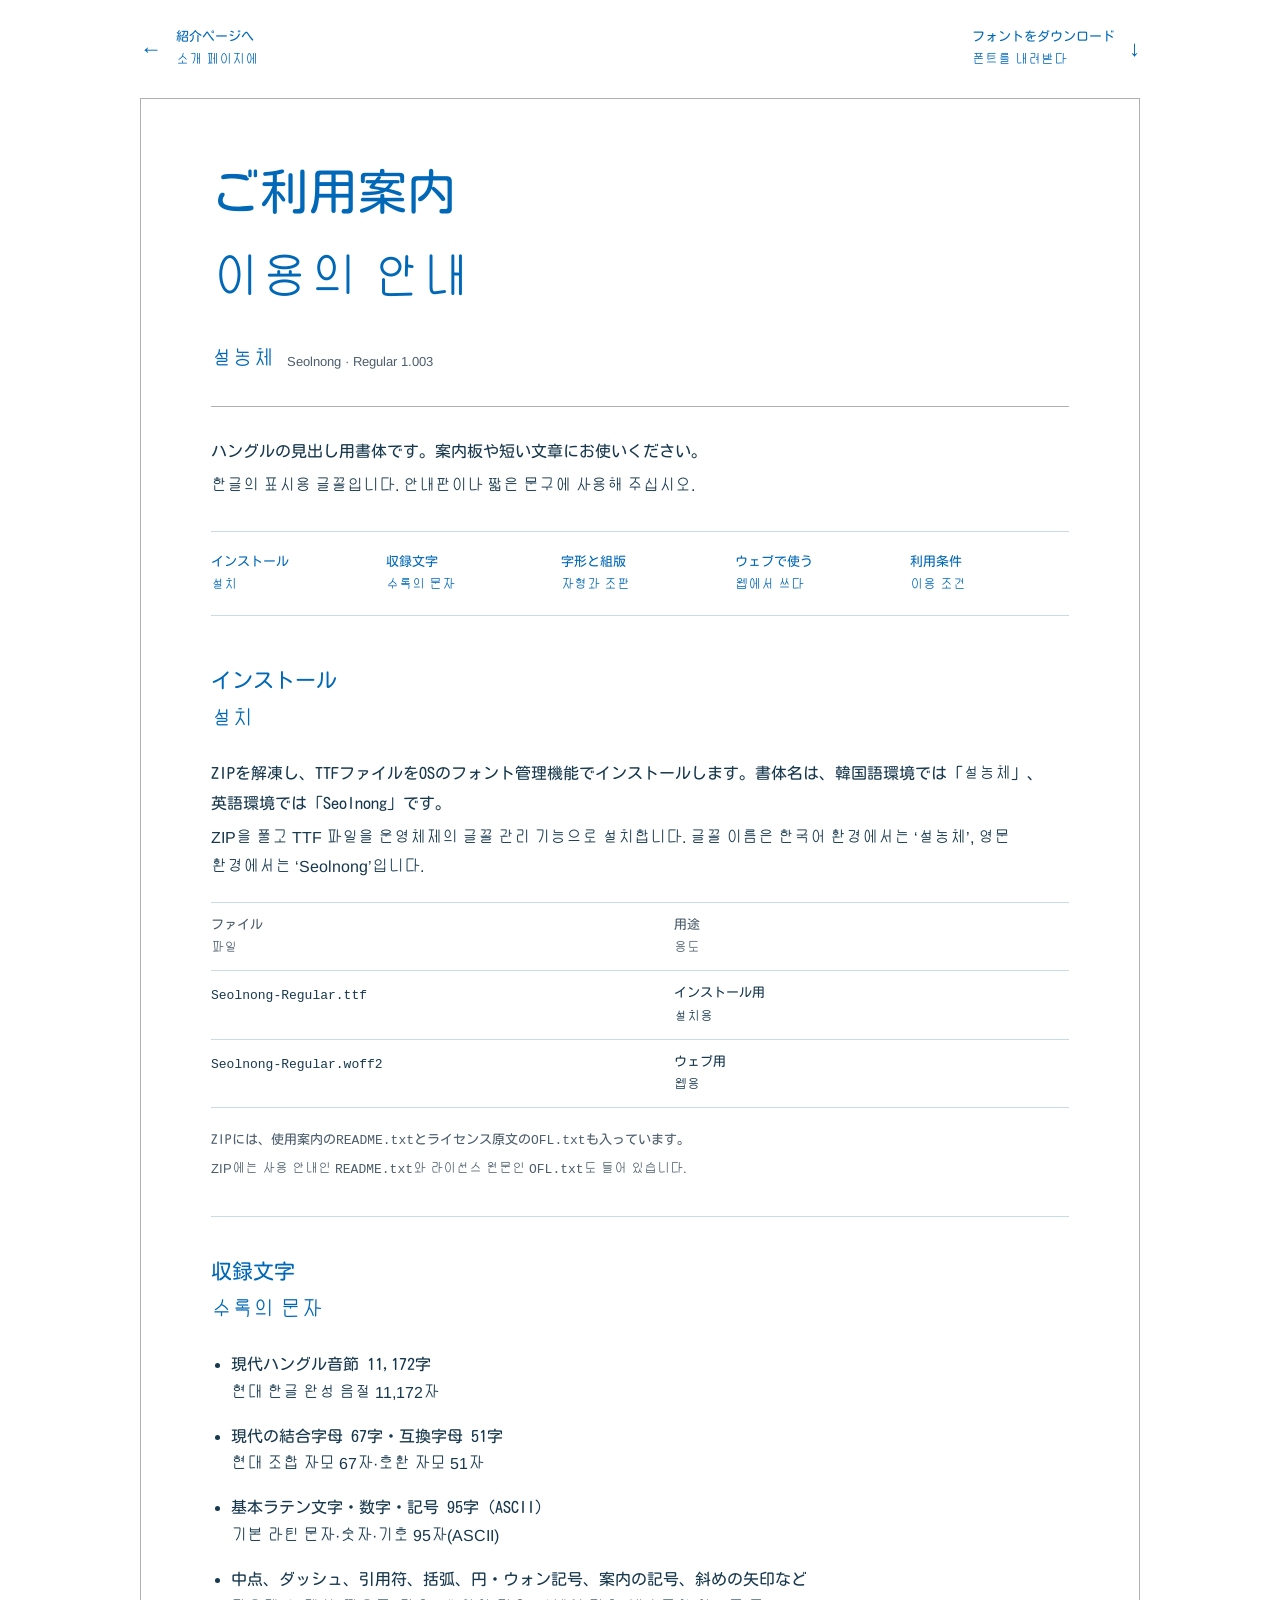
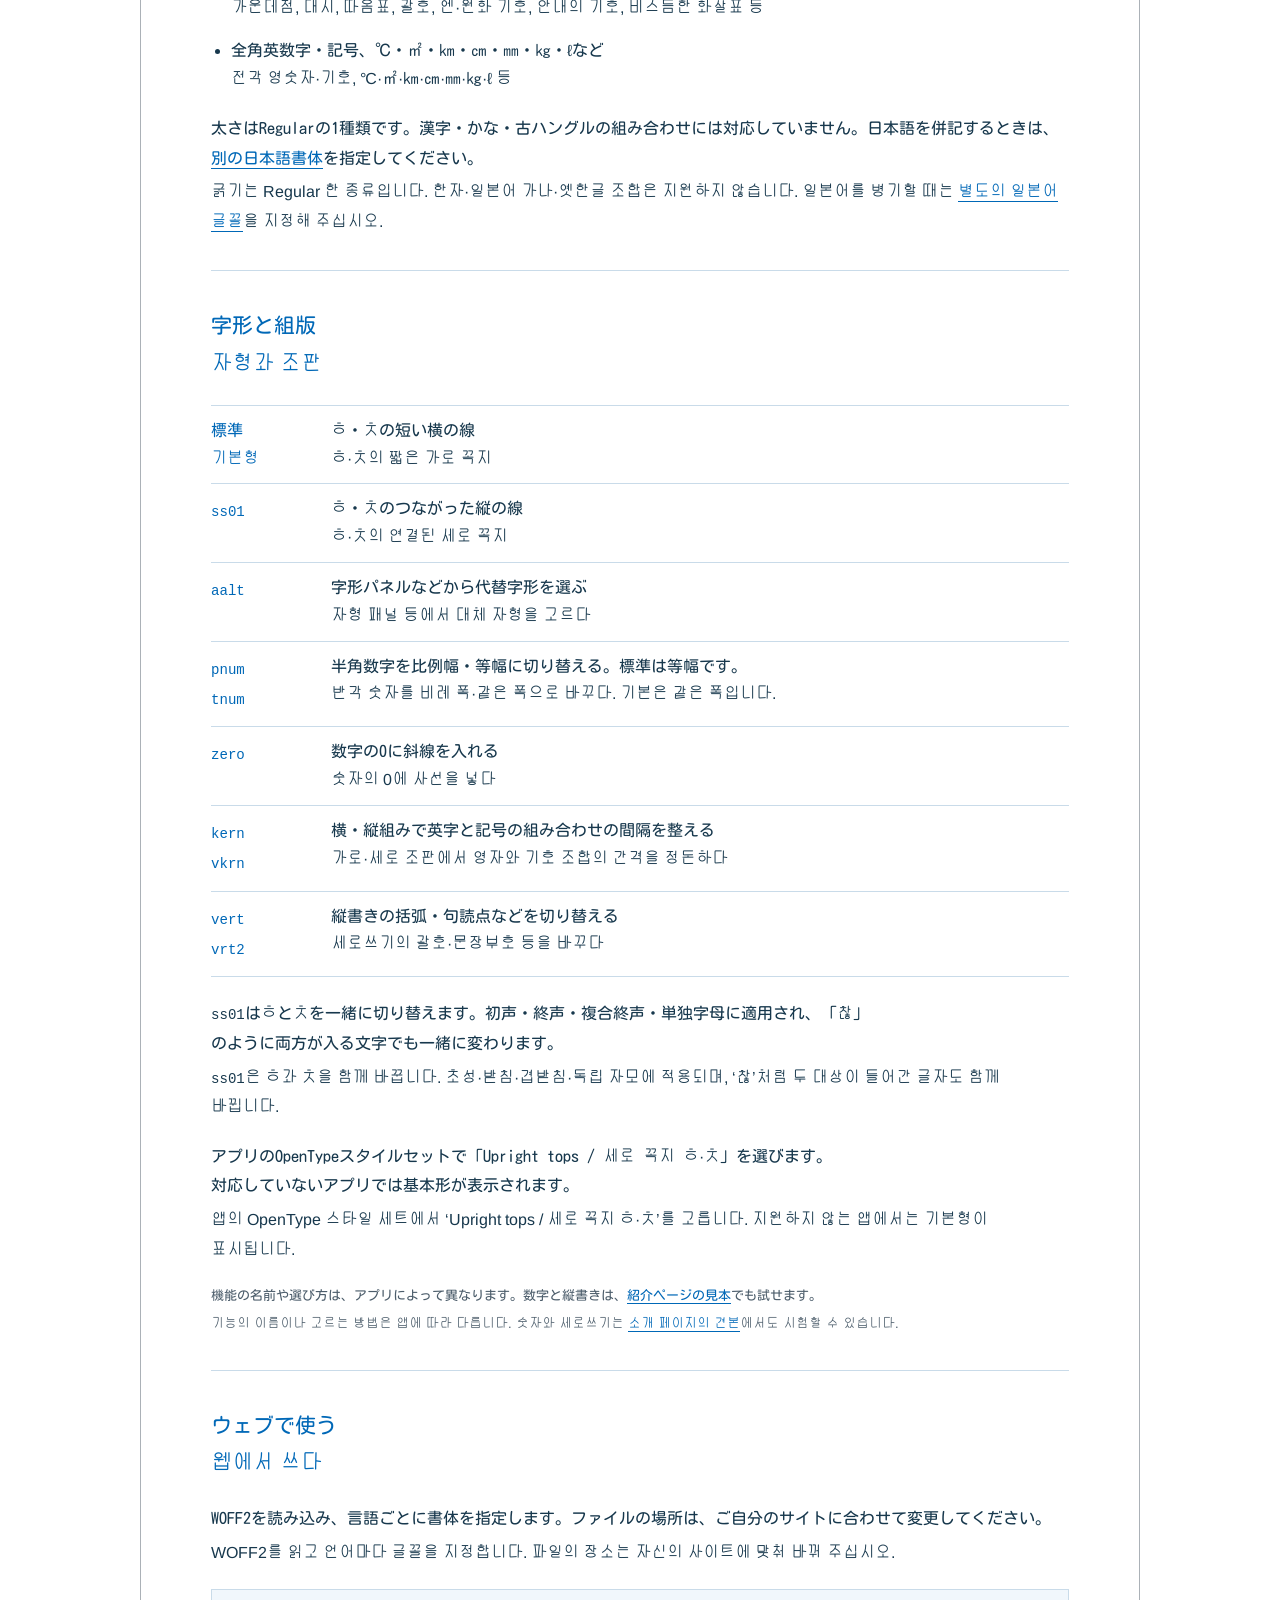
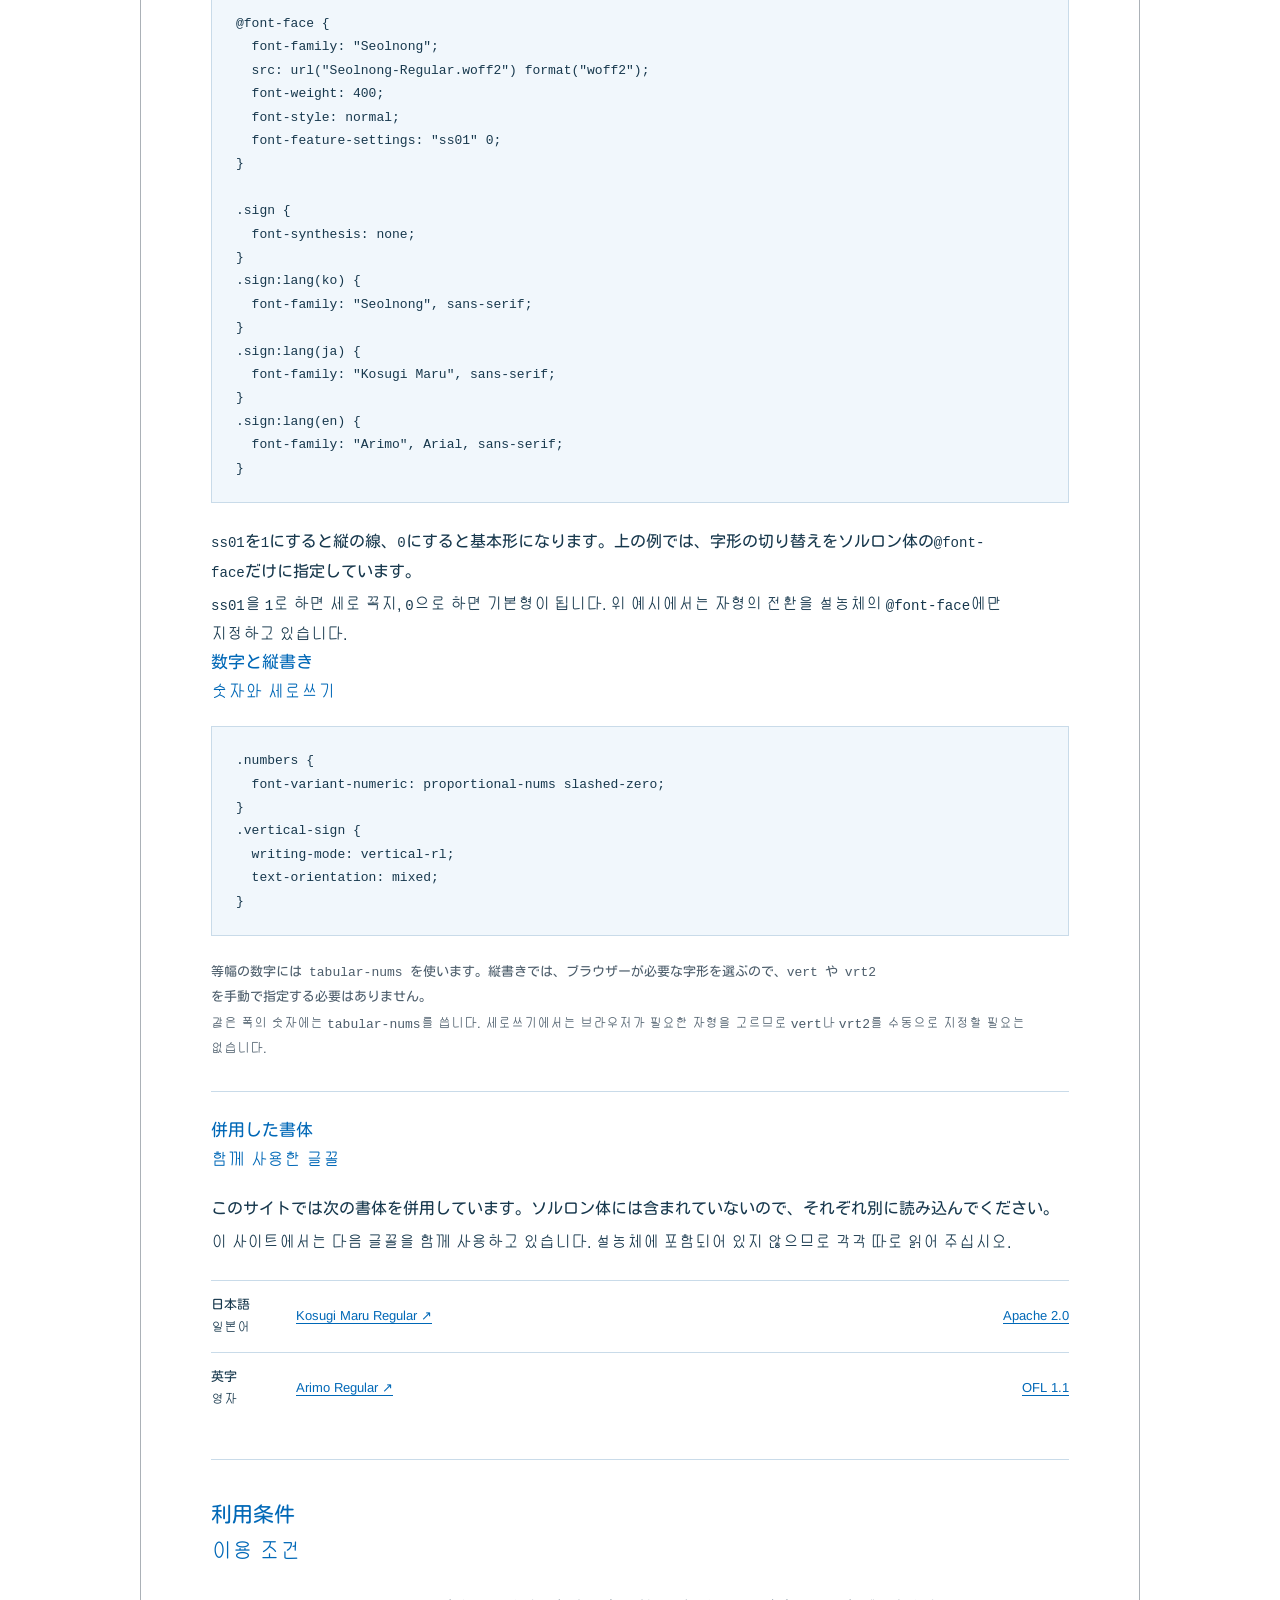
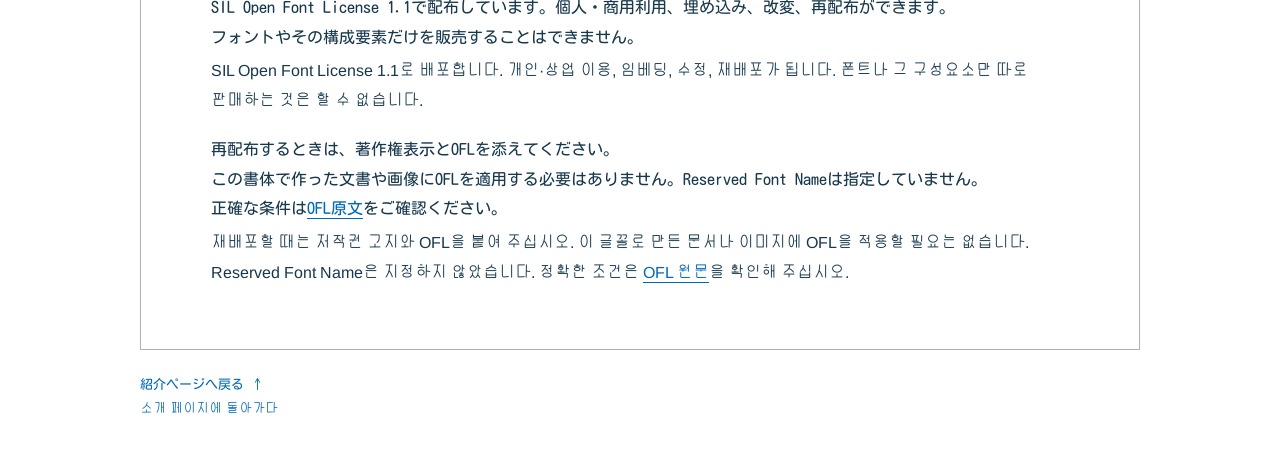
==== commit 2c0734f0: "Improve site text readability on mobile" ====
--- a/guide.html
+++ b/guide.html
@@ -7,7 +7,7 @@
   <title>이용 안내 — 설농체</title>
   <meta name="description" content="설농체의 설치, 지원 문자, 대체 자형, 웹 사용과 이용 조건을 안내합니다.">
   <link rel="icon" href="./favicon.svg?v=seol" type="image/svg+xml">
-  <link rel="stylesheet" href="./assets/guide.css?v=1.003">
+  <link rel="stylesheet" href="./assets/guide.css?v=1.003&amp;rev=2">
 </head>
 <body>
   <a class="skip-link" href="#manual"><span lang="ja">本文へ</span> / <span lang="ko">본문에</span></a>
--- a/assets/guide.css
+++ b/assets/guide.css
@@ -32,6 +32,7 @@
   --muted: #4c5d6b;
   --metal: #abb1b7;
   --rule: #c9dbe9;
+  --small-text: .8125rem;
   --body: "Guide Seolnong", "Guide Arimo", "Guide Kosugi Maru", sans-serif;
   --japanese: "Guide Seolnong", "Guide Kosugi Maru", "Guide Arimo", sans-serif;
   --korean: "Guide Seolnong", "Guide Arimo", "Guide Kosugi Maru", sans-serif;
@@ -54,7 +55,7 @@
 p, h1, h2, h3, dl { margin: 0; }
 h1, h2, h3 { font-weight: 400; }
 code, pre { font-family: ui-monospace, SFMono-Regular, Consolas, "Liberation Mono", monospace; }
-code { font-size: .88em; overflow-wrap: anywhere; }
+code { font-size: max(.88em, var(--small-text)); overflow-wrap: anywhere; }
 p + p { margin-top: 1em; }
 .guide-width { width: min(100% - 48px, 1000px); margin-inline: auto; }
 .bilingual { font-weight: 400; font-synthesis: none; }
@@ -65,24 +66,24 @@
 .copy-pair > p { line-height: 1.85; }
 .copy-pair > p + p { margin-top: .5em; }
 .copy-pair + .copy-pair { margin-top: 20px; }
-.compact-note { font-size: 13px; color: var(--muted); }
+.compact-note { font-size: var(--small-text); color: var(--muted); }
 .visually-hidden { position: absolute; width: 1px; height: 1px; overflow: hidden; clip: rect(0,0,0,0); white-space: nowrap; }
 .skip-link { position: absolute; left: 20px; top: -100px; padding: 8px 16px; background: var(--blue); color: white; z-index: 2; }
 .skip-link:focus { top: 12px; }
 
 .guide-nav { display: flex; justify-content: space-between; gap: 24px; padding-block: 27px; }
-.paired-link { display: inline-flex; align-items: center; gap: 14px; font-size: 13px; text-decoration: none; }
+.paired-link { display: inline-flex; align-items: center; gap: 14px; font-size: var(--small-text); text-decoration: none; }
 .paired-link > span[aria-hidden] { font-size: 22px; }
 .paired-link:hover .bilingual { text-decoration: underline; text-decoration-thickness: 1px; }
 .manual { border: 1px solid var(--metal); background: var(--sheet); padding: 55px 70px 62px; }
 .manual-header { padding-bottom: 32px; border-bottom: 1px solid var(--metal); }
 .manual-header h1 { font-size: clamp(32px, 5vw, 49px); color: var(--blue); }
-.release-name { display: flex; flex-wrap: wrap; align-items: baseline; gap: 6px 13px; margin-top: 25px; font-size: 13px; color: var(--muted); }
+.release-name { display: flex; flex-wrap: wrap; align-items: baseline; gap: 6px 13px; margin-top: 25px; font-size: var(--small-text); color: var(--muted); }
 .release-name .font-name { font: 21px/1.5 var(--korean); color: var(--blue); }
-.release-name time { margin-left: auto; font-size: 12px; }
+.release-name time { margin-left: auto; }
 .introduction { padding-top: 30px; }
 .manual p, .manual li, .manual dd { word-break: keep-all; overflow-wrap: anywhere; }
-.contents { display: grid; grid-template-columns: repeat(5, 1fr); gap: 12px 16px; border-block: 1px solid var(--rule); margin-block: 30px 10px; padding-block: 20px; font-size: 12px; }
+.contents { display: grid; grid-template-columns: repeat(5, 1fr); gap: 12px 16px; border-block: 1px solid var(--rule); margin-block: 30px 10px; padding-block: 20px; font-size: var(--small-text); }
 .contents a { width: fit-content; text-decoration: none; }
 .contents a:hover { text-decoration: underline; }
 .manual section { padding-top: 39px; }
@@ -95,11 +96,11 @@
 .manual a { overflow-wrap: anywhere; }
 
 .file-table { margin-block: 20px; }
-table { width: 100%; border-collapse: collapse; font-size: 13px; text-align: left; }
+table { width: 100%; border-collapse: collapse; font-size: var(--small-text); text-align: left; }
 th, td { vertical-align: top; padding: 12px 0; border-bottom: 1px solid var(--rule); font-weight: 400; }
 th:first-child { width: 54%; padding-right: 20px; }
-thead th { font-size: 12px; color: var(--muted); border-top: 1px solid var(--rule); }
-table code { font-size: .94em; word-break: normal; }
+thead th { color: var(--muted); border-top: 1px solid var(--rule); }
+table code { word-break: normal; }
 .site-note { margin-top: 23px; padding: 18px 0 18px 20px; border-left: 2px solid var(--metal); color: var(--muted); font-size: 14px; }
 .site-note p + p { margin-top: .7em; }
 .feature-list { margin-bottom: 22px; border-block: 1px solid var(--rule); }
@@ -107,46 +108,43 @@
 .feature-list > div + div { border-top: 1px solid var(--rule); }
 .feature-list dt { color: var(--blue); }
 .feature-list dd { margin: 0; }
-pre { margin: 0 0 24px; padding: 22px 24px; border: 1px solid var(--rule); background: #f1f7fc; font-size: 12px; line-height: 1.8; overflow-x: auto; tab-size: 2; }
+pre { margin: 0 0 24px; padding: 22px 24px; border: 1px solid var(--rule); background: #f1f7fc; font-size: var(--small-text); line-height: 1.8; overflow-x: auto; tab-size: 2; }
 pre code { font-size: inherit; overflow-wrap: normal; }
 .copy-pair + pre { margin-top: 22px; }
 .companions { margin-top: 30px; padding-top: 25px; border-top: 1px solid var(--rule); }
-.companion-list { list-style: none; padding: 0 !important; margin: 22px 0 0 !important; font-size: 13px; }
+.companion-list { list-style: none; padding: 0 !important; margin: 22px 0 0 !important; font-size: var(--small-text); }
 .companion-list li { display: grid; grid-template-columns: 70px 1fr auto; align-items: center; gap: 15px; padding: 14px 0; border-top: 1px solid var(--rule); }
 .companion-list li + li { margin-top: 0; }
 .companion-list a { width: fit-content; }
-.guide-footer { display: flex; justify-content: space-between; align-items: flex-start; gap: 25px; padding-block: 25px 40px; font-size: 11px; color: var(--muted); }
-.guide-footer > a { font-size: 12px; text-decoration: none; }
+.guide-footer { display: flex; justify-content: space-between; align-items: flex-start; gap: 25px; padding-block: 25px 40px; font-size: var(--small-text); color: var(--muted); }
+.guide-footer > a { text-decoration: none; }
 .guide-footer > a:hover { text-decoration: underline; }
 
 @media (max-width: 760px) {
   body { font-size: 15px; }
   .guide-width { width: calc(100% - 32px); }
   .guide-nav { padding-block: 20px; gap: 16px; }
-  .paired-link { font-size: 11px; gap: 9px; }
+  .paired-link { gap: 9px; }
   .paired-link > span[aria-hidden] { font-size: 19px; }
   .manual { padding: 30px 22px 35px; }
   .manual-header { padding-bottom: 25px; }
   .manual-header h1 { font-size: 35px; }
-  .release-name { font-size: 11px; margin-top: 21px; }
+  .release-name { margin-top: 21px; }
   .release-name .font-name { font-size: 19px; }
-  .release-name time { width: 100%; margin-left: 0; font-size: 10px; }
+  .release-name time { width: 100%; margin-left: 0; }
   .introduction { padding-top: 24px; }
-  .contents { grid-template-columns: repeat(2, 1fr); font-size: 12px; gap: 9px 15px; margin-top: 25px; }
+  .contents { grid-template-columns: repeat(2, 1fr); gap: 9px 15px; margin-top: 25px; }
   .manual section { padding-top: 30px; }
   .manual section + section { margin-top: 28px; }
   .manual h2 { font-size: 19px; margin-bottom: 20px; }
   .manual h3 { font-size: 16px; margin-bottom: 18px; }
-  .compact-note { font-size: 12px; }
-  th, td { font-size: 12px; }
   th:first-child { width: 54%; padding-right: 13px; }
   .site-note { font-size: 13px; padding-left: 15px; }
   .feature-list > div { grid-template-columns: 68px 1fr; gap: 12px; }
   .companion-list li { grid-template-columns: 58px 1fr; gap: 8px 12px; }
   .companion-list li > a:last-child { grid-column: 2; }
-  pre { font-size: 11px; padding: 17px; }
-  .guide-footer { flex-direction: column; gap: 17px; font-size: 10px; padding-block: 22px 30px; }
-  .guide-footer > a { font-size: 11px; }
+  pre { padding: 17px; }
+  .guide-footer { flex-direction: column; gap: 17px; padding-block: 22px 30px; }
 }
 
 @media print {
